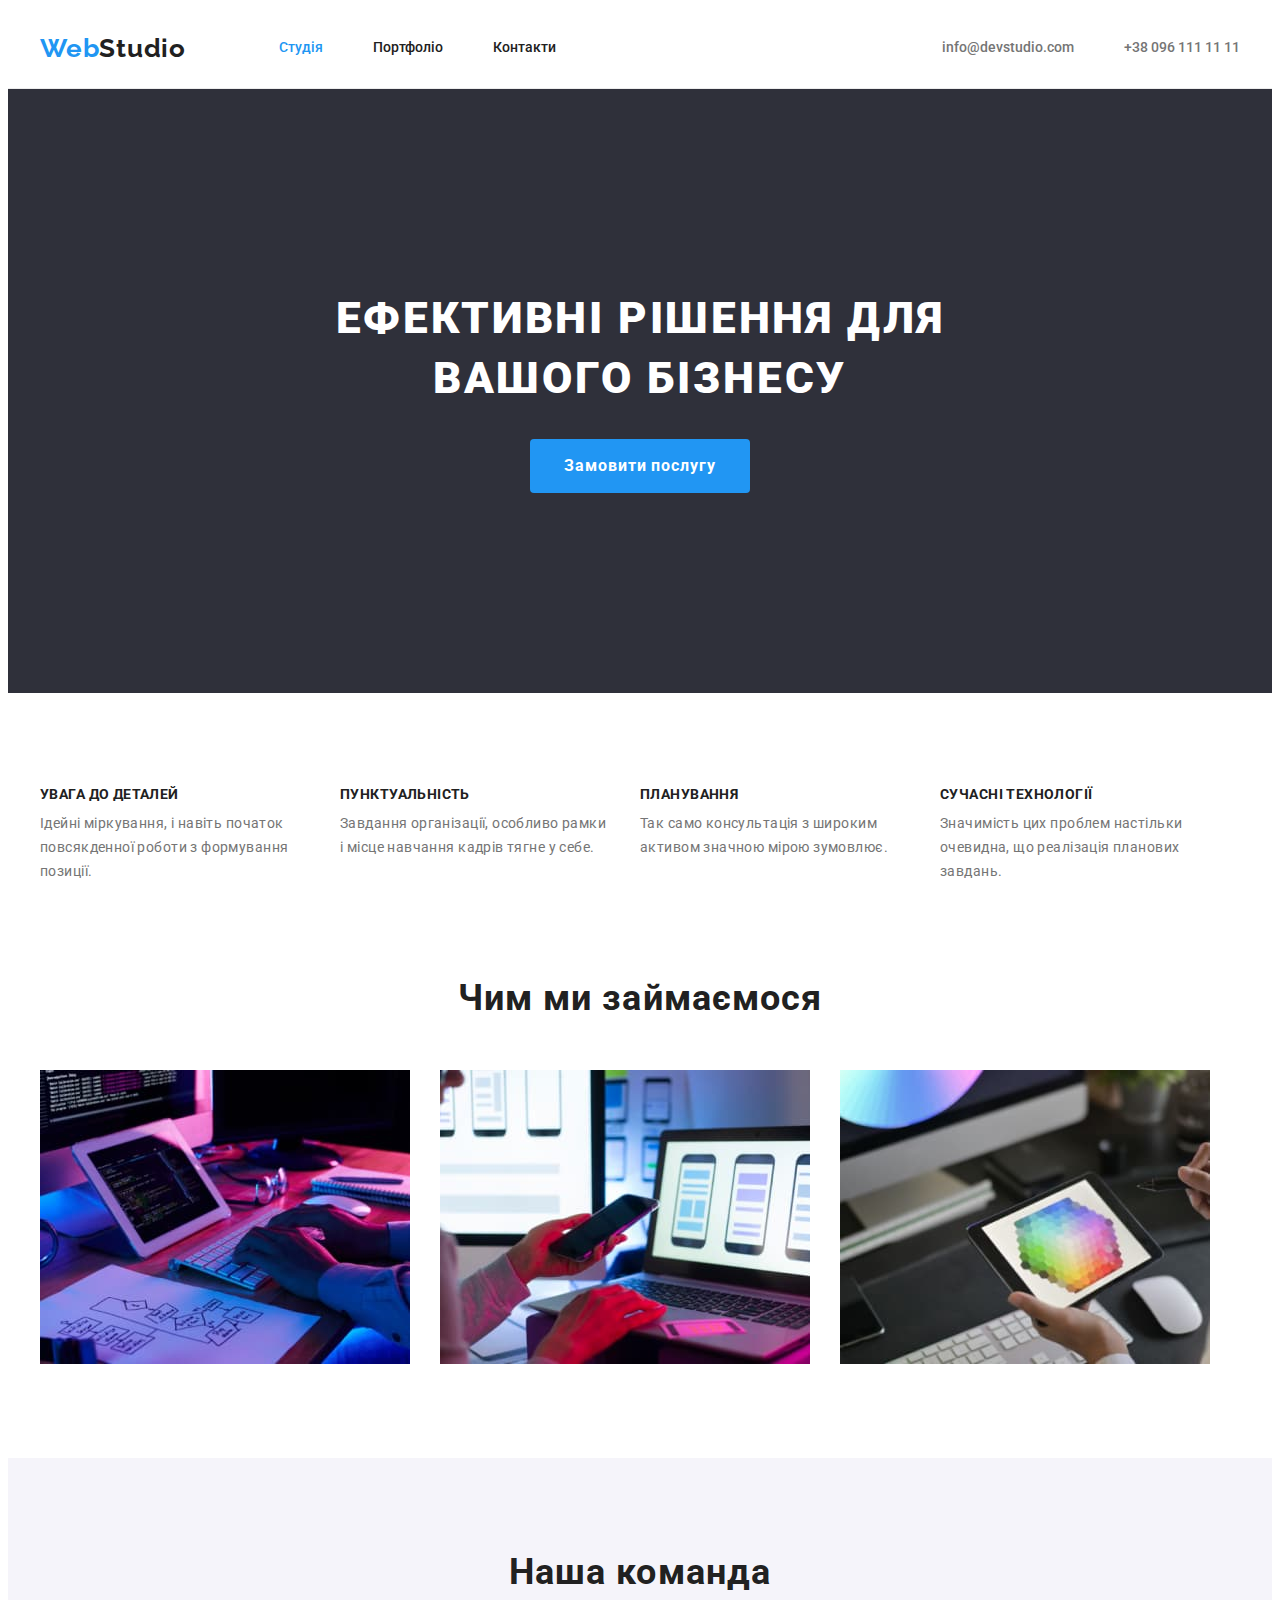
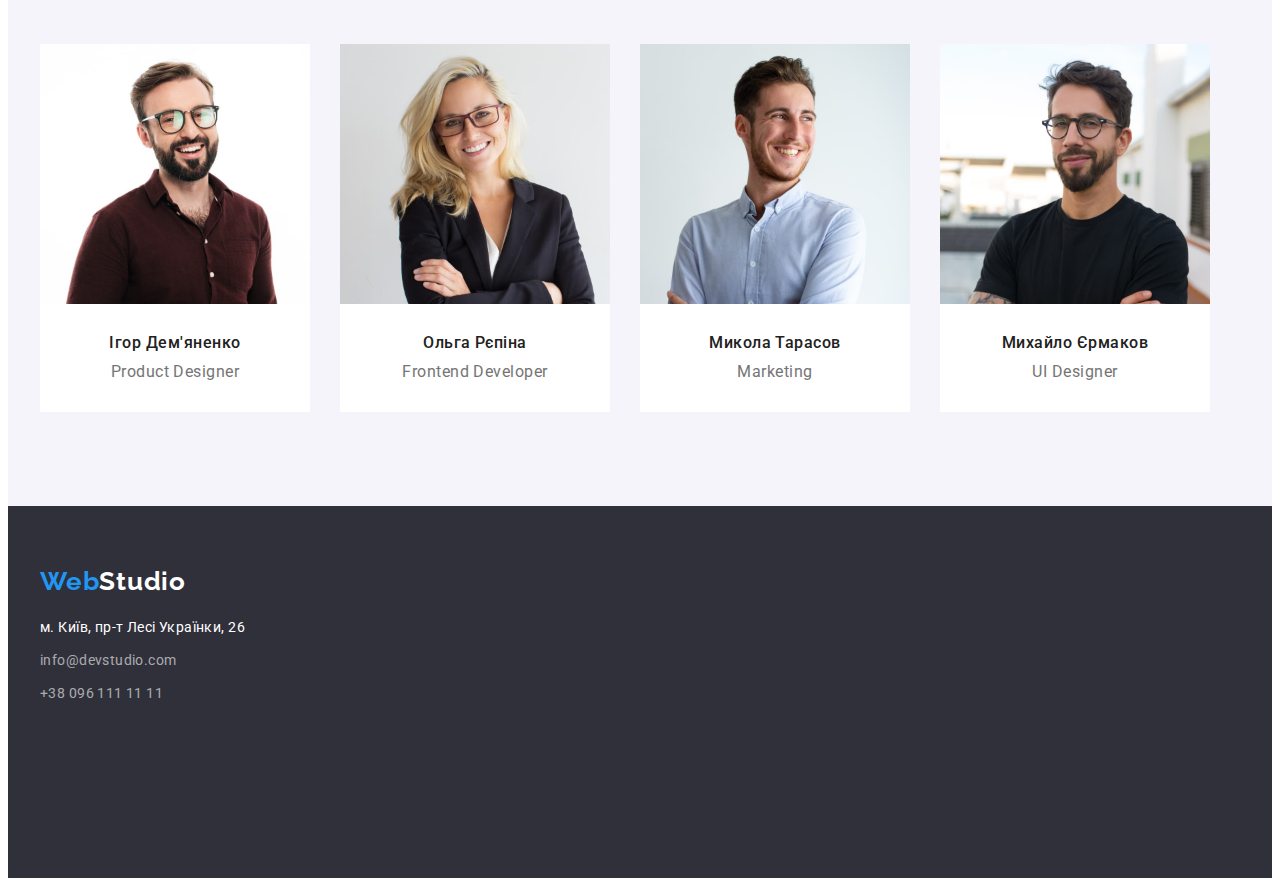
==== index.html @ d462f6be "add files" ====
<!DOCTYPE html>
<html lang="uk">
  <head>
    <meta charset="UTF-8" />
    <meta http-equiv="X-UA-Compatible" content="IE=edge" />
    <meta name="viewport" content="width=device-width, initial-scale=1.0" />
    <title>Студія</title>
    <link rel="preconnect" href="https://fonts.googleapis.com" />
    <link rel="preconnect" href="https://fonts.gstatic.com" crossorigin />
    <link
      href="https://fonts.googleapis.com/css2?family=Raleway:wght@700&family=Roboto:wght@400;500;700;900&display=swap"
      rel="stylesheet"
    />
    <link
      rel="stylesheet"
      href="https://cdnjs.cloudflare.com/ajax/libs/modern-normalize/1.1.0/modern-normalize.min.css"
      integrity="sha512-wpPYUAdjBVSE4KJnH1VR1HeZfpl1ub8YT/NKx4PuQ5NmX2tKuGu6U/JRp5y+Y8XG2tV+wKQpNHVUX03MfMFn9Q=="
      crossorigin="anonymous"
      referrerpolicy="no-referrer"
    />
    <link rel="stylesheet" href="./css/styles.css" />
  </head>
  <body>
    <header class="header">
      <div class="container main-nav">
        <nav class="header-navigation main-nav">
          <a class="header-logo" href="./index.html"
            ><span class="part-logo">Web</span>Studio</a
          >
          <ul class="nav-list list">
            <li class="nav-item">
              <a href="./index.html" class="nav-link current">Студія</a>
            </li>
            <li class="nav-item">
              <a href="./portfolio.html" class="nav-link">Портфоліо</a>
            </li>
            <li class="nav-item"><a href="#" class="nav-link">Контакти</a></li>
          </ul>
        </nav>
        <!--contacts header-->
        <ul class="header-list list">
          <li class="header-item">
            <a class="header-link" href="mailto:info@devstudio.com"
              >info@devstudio.com</a
            >
          </li>
          <li class="header-item">
            <a class="header-link" href="tel:+380961111111"
              >+38 096 111 11 11</a
            >
          </li>
        </ul>
      </div>
    </header>
    <main>
      <!--section caption-->
      <section class="hero">
        <div class="container">
          <h1 class="hero-title title">Ефективні рішення для вашого бізнесу</h1>
          <button type="button" class="hero-btn">Замовити послугу</button>
        </div>
      </section>
      <!--section our features-->
      <section class="features">
        <div class="container">
          <h2 class="visually-hidden title">Наші особливості</h2>
          <ul class="features-list list">
            <li class="features-item">
              <h3 class="features-subtitle title">Увага до деталей</h3>
              <p class="features-text text">
                Ідейні міркування, і навіть початок повсякденної роботи з
                формування позиції.
              </p>
            </li>
            <li class="features-item">
              <h3 class="features-subtitle title">Пунктуальність</h3>
              <p class="features-text text">
                Завдання організації, особливо рамки і місце навчання кадрів
                тягне у себе.
              </p>
            </li>
            <li class="features-item">
              <h3 class="features-subtitle title">Планування</h3>
              <p class="features-text text">
                Так само консультація з широким активом значною мірою зумовлює.
              </p>
            </li>
            <li class="features-item">
              <h3 class="features-subtitle title">Сучасні технології</h3>
              <p class="features-text text">
                Значимість цих проблем настільки очевидна, що реалізація
                планових завдань.
              </p>
            </li>
          </ul>
        </div>
      </section>
      <!--section our activities-->
      <section class="activities">
        <div class="container">
          <h2 class="activities-title title">Чим ми займаємося</h2>
          <ul class="activities-list list">
            <li class="activities-item">
              <img
                src="./image/programer.jpg"
                alt="Програміст набирає код"
                width="370"
              />
            </li>
            <li class="activities-item">
              <img
                src="./image/designer.jpg"
                alt="Дизайнер працює за ноутбуком"
                width="370"
              />
            </li>
            <li class="activities-item">
              <img
                src="./image/artist.jpg"
                alt="Креативний художник обирає колір"
                width="370"
              />
            </li>
          </ul>
        </div>
      </section>
      <!--section our team-->
      <section class="team">
        <div class="container">
          <h2 class="team-title title">Наша команда</h2>
          <ul class="team-list list">
            <li class="team-item">
              <img
                src="./image/igor.jpg"
                alt="Чоловік у сорочці та окулярах"
                width="270"
              />
              <div class="name-wrap">
                <h3 class="team-name title">Ігор Дем'яненко</h3>
                <p class="team-position text">Product Designer</p>
              </div>
            </li>
            <li class="team-item">
              <img src="./image/olga.jpg" alt="Жінка в окулярах" width="270" />
              <div class="name-wrap">
                <h3 class="team-name title">Ольга Рєпіна</h3>
                <p class="team-position text">Frontend Developer</p>
              </div>
            </li>
            <li class="team-item">
              <img
                src="./image/nick.jpg"
                alt="Чоловік у світлій сорочці"
                width="270"
              />
              <div class="name-wrap">
                <h3 class="team-name title">Микола Тарасов</h3>
                <p class="team-position text">Marketing</p>
              </div>
            </li>
            <li class="team-item">
              <img
                src="./image/michael.jpg"
                alt="Чоловік у футболці та окулярах"
                width="270"
              />
              <div class="name-wrap">
                <h3 class="team-name title">Михайло Єрмаков</h3>
                <p class="team-position text">UI Designer</p>
              </div>
            </li>
          </ul>
        </div>
      </section>
    </main>
    <!--contacts footer-->
    <footer class="footer">
      <div class="container">
        <a class="footer-logo" href="./index.html"
          ><span class="footer-part-logo">Web</span>Studio</a
        >
        <address class="footer-address">
          <ul class="footer-list list">
            <li class="footer-item">
              <a
                class="address-name"
                href="https://goo.gl/maps/CPtrU1FHBa2aNyZL9"
                target="_blank"
                rel="noopener noreferrer nofollow"
                >м. Київ, пр-т Лесі Українки, 26</a
              >
            </li>
            <li class="footer-item">
              <a class="footer-link" href="mailto:info@devstudio.com"
                >info@devstudio.com</a
              >
            </li>
            <li class="footer-item">
              <a class="footer-link" href="tel:+380961111111"
                >+38 096 111 11 11</a
              >
            </li>
          </ul>
        </address>
      </div>
    </footer>
  </body>
</html>
---- css/styles.css ----
/*html {
  box-sizing: border-box;
}

*,
*::before,
*::after {
  box-sizing: inherit;
}*/

:root {
  --primary-text-color: #212121;
  --secondary-text-color: #757575;
  --transparent-text-color: rgba(255, 255, 255, 0.6);

  --white-color: #ffffff;
  --blue-color: #2196f3;

  --secondary-background-color: #2f303a;
  --section-background-color: #f5f4fa;
  --accent-btn-background-color: #188ce8;

  --border-header-color: #ececec;
  --border-carts-color: #eeeeee;

  --card-set-gap: 30px;
}

/*------------BODY------------*/
body {
  font-family: "Roboto", sans-serif;
  color: var(--primary-text-color);
  background-color: var(--white-color);
}

img {
  display: block;
  max-width: 100%;
  height: auto;
}

p,
h1,
h2,
h3,
h4,
h5,
h6 {
  margin: 0;
}

ul,
ol {
  margin: 0;
  padding-left: 0;
}

/*-----------Utilities-----------*/

.list {
  list-style-type: none;
}

.container {
  width: 1200px;
  margin-left: auto;
  margin-right: auto;
  padding-left: 15px;
  padding-right: 15px;
  /*background-color: rgb(127, 214, 210);*/

  
}

/*------------HEADER------------*/
.header {
  border-bottom: 1px solid var(--border-header-color);
}

.nav-list .nav-link.current {
  color: var(--blue-color);
}

.main-nav {
  display: flex;
  align-items: center;
}

.header-logo {
  margin-right: 93px;

  font-family: "Raleway", sans-serif;
  font-weight: 700;
  font-size: 26px;
  line-height: 1.19;
  text-decoration: none;
  letter-spacing: 0.03em;
  color: var(--primary-text-color);
}

.part-logo {
  color: var(--blue-color);
}

.nav-list {
  display: flex;
}

.nav-item + .nav-item {
  margin-left: 50px;
}

.nav-link:hover,
.nav-link:focus {
  color: var(--blue-color);
}

.nav-link {
  display: block;
  padding-top: 32px;
  padding-bottom: 32px;

  text-decoration: none;
  font-weight: 500;
  font-size: 14px;
  line-height: 1.14;
  color: var(--primary-text-color);
}

.header-list {
  margin-left: auto;
  display: flex;
}

.header-item + .header-item {
  margin-left: 50px;
}

.header-item {
  list-style-type: none;
}

.header-link {
  display: block;
  padding-top: 32px;
  padding-bottom: 32px;

  text-decoration: none;
  font-weight: 500;
  font-size: 14px;
  line-height: 1.14;
  color: var(--secondary-text-color);
}

.header-link:hover,
.header-link:focus {
  color: var(--blue-color);
}

/*------------FOOTER-----------*/
.footer {
  background-color: var(--secondary-background-color);
  height: 252px;
  padding-top: 60px;
  padding-bottom: 60px;
}

.footer-logo {
  font-family: "Raleway", sans-serif;
  font-weight: 700;
  font-size: 26px;
  line-height: 1.19;
  text-decoration: none;
  letter-spacing: 0.03em;
  color: var(--white-color);
}

.footer-part-logo {
  color: var(--blue-color);
}

.footer-address {
  margin-top: 20px;
}

.address-name:hover,
.address-name:focus {
  color: var(--blue-color);
}

.address-name {
  text-decoration: none;
  font-style: normal;
  font-size: 14px;
  line-height: 1.71;
  letter-spacing: 0.03em;
  color: var(--white-color);
}

.footer-item + .footer-item {
  margin-top: 9px;
}

.footer-item {
  text-decoration: none;
}

.footer-link {
  text-decoration: none;
  font-style: normal;
  font-size: 14px;
  line-height: 1.71;
  letter-spacing: 0.03em;
  color: var(--transparent-text-color);
}

.footer-link:hover,
.footer-link:focus {
  color: var(--blue-color);
}

/*------------------------------------СТУДІЯ-----------------------------------*/

/*------------HERO------------*/
.hero {
  background-color: var(--secondary-background-color);
  padding-top: 200px;
  padding-bottom: 200px;
  text-align: center;
}

.hero-title {
  flex-wrap: wrap;
  margin-right: auto;
  margin-left: auto;
  margin-bottom: 30px;

  max-width: 696px;
  font-weight: 900;
  font-size: 44px;
  line-height: 1.36;
  text-align: center;
  letter-spacing: 0.06em;
  text-transform: uppercase;
  color: var(--white-color);
}

.hero-btn:hover,
.hero-btn:focus {
  background-color: var(--accent-btn-background-color);
  cursor: pointer;
  border-color: transparent;
}

.hero-btn {
padding: 10px 32px;

  border-radius: 4px;
  border-color: transparent;
  font-family: inherit;
  font-weight: 700;
  font-size: 16px;
  line-height: 1.87;
  letter-spacing: 0.06em;
  color: var(--white-color);
  background-color: var(--blue-color);
}

/*------------------ПРИХОВАНИЙ ЗАГОЛОВОК------------*/
.visually-hidden {
  position: absolute;
  white-space: nowrap;
  width: 1px;
  height: 1px;
  overflow: hidden;
  border: 0;
  padding: 0;
  clip: rect(0 0 0 0);
  clip-path: inset(50%);
  margin: -1px;
}

/*------------OUR FEATURES------------*/
.features {
  padding-top: 94px;
  padding-bottom: 94px;
}

.features-list {
  display: flex;
  flex-wrap: wrap;
}

.features-item + .features-item {
  margin-left: 30px;
}

.features-item {
  list-style-type: none;
  width: 270px;
}

.features-subtitle {
  margin-bottom: 10px;

  font-size: 14px;
  line-height: 1.14;
  letter-spacing: 0.03em;
  text-transform: uppercase;
}

.features-text {
  font-size: 14px;
  line-height: 1.71;
  letter-spacing: 0.03em;
  color: var(--secondary-text-color);
}

/*------------OUR ACTIVITIES-----------*/
.activities {
  padding-bottom: 94px;
}

.activities-list {
  display: flex;
}

.activities-item + .activities-item {
  margin-left: 30px;
}

.activities-title {
  margin-bottom: 50px;

  font-size: 36px;
  line-height: 1.16;
  text-align: center;
  letter-spacing: 0.03em;
}

.activities-item {
  list-style-type: none;
}

/*------------OUR TEAM-----------*/
.team {
  background-color: var(--section-background-color);
  padding-top: 94px;
  padding-bottom: 94px;
}

.team-list {
  display: flex;
}

.team-item + .team-item {
  margin-left: 30px;
}

.team-title {
  margin-bottom: 50px;

  font-size: 36px;
  line-height: 1.16;
  text-align: center;
  letter-spacing: 0.03em;
}

.team-item {
  list-style-type: none;
  background-color: var(--white-color);
}

.name-wrap {
  padding: 30px;
}

.team-name {
  margin-bottom: 10px;

  font-weight: 500;
  font-size: 16px;
  line-height: 1.18;
  text-align: center;
  letter-spacing: 0.03em;
}

.team-position {
  font-size: 16px;
  line-height: 1.18;
  color: var(--secondary-text-color);
  text-align: center;
  letter-spacing: 0.03em;
}

/*----------------------------------ПОРТФОЛІО--------------------------------*/

/*----------section main-------------*/
.section {
  padding-top: 94px;
  padding-bottom: 94px;
}

.list-btn {
  display: flex;
  align-items: center;
  justify-content: center;
  margin-right: auto;
  margin-left: auto;
  margin-bottom: 50px;

  list-style-type: none;
}

.item-btn + .item-btn {
  margin-left: 8px;
}

.btn-filter:hover,
.btn-filter:focus {
  background-color: var(--blue-color);
  color: var(--white-color);
  cursor: pointer;
  border-color: transparent;
}

.list-btn .btn-filter.current {
  background-color: var(--blue-color);
}

.btn-filter {
  border-radius: 4px;
  border-color: transparent;
  padding: 6px 22px;

  font-family: inherit;
  font-weight: 500;
  font-size: 16px;
  line-height: 1.62;
  text-align: center;
  letter-spacing: 0.03em;
  background-color: var(--section-background-color);
}

.list-projects {
  display: flex;
  flex-wrap: wrap;
  list-style-type: none;

  margin-left: calc(-1 * var(--card-set-gap));
  margin-top: calc(-1 * var(--card-set-gap));
}

.item-projects {
  flex-basis: calc(100% / 3 - var(--card-set-gap));

  margin-left: var(--card-set-gap);
  margin-top: var(--card-set-gap);
}

.link-projects {
  text-decoration: none;
}

.cart-content {
  padding: 20px 24px;  
  border-left: 1px solid var(--border-carts-color);
  border-right: 1px solid var(--border-carts-color);
  border-bottom: 1px solid var(--border-carts-color);
}

.subtitle-projects {
  margin-bottom: 4px;
  font-size: 18px;
  line-height: 2;
  letter-spacing: 0.06em;
  color: var(--primary-text-color);
}

.text-projects {
  font-size: 16px;
  line-height: 1.88;
  letter-spacing: 0.03em;
  color: var(--secondary-text-color);
}
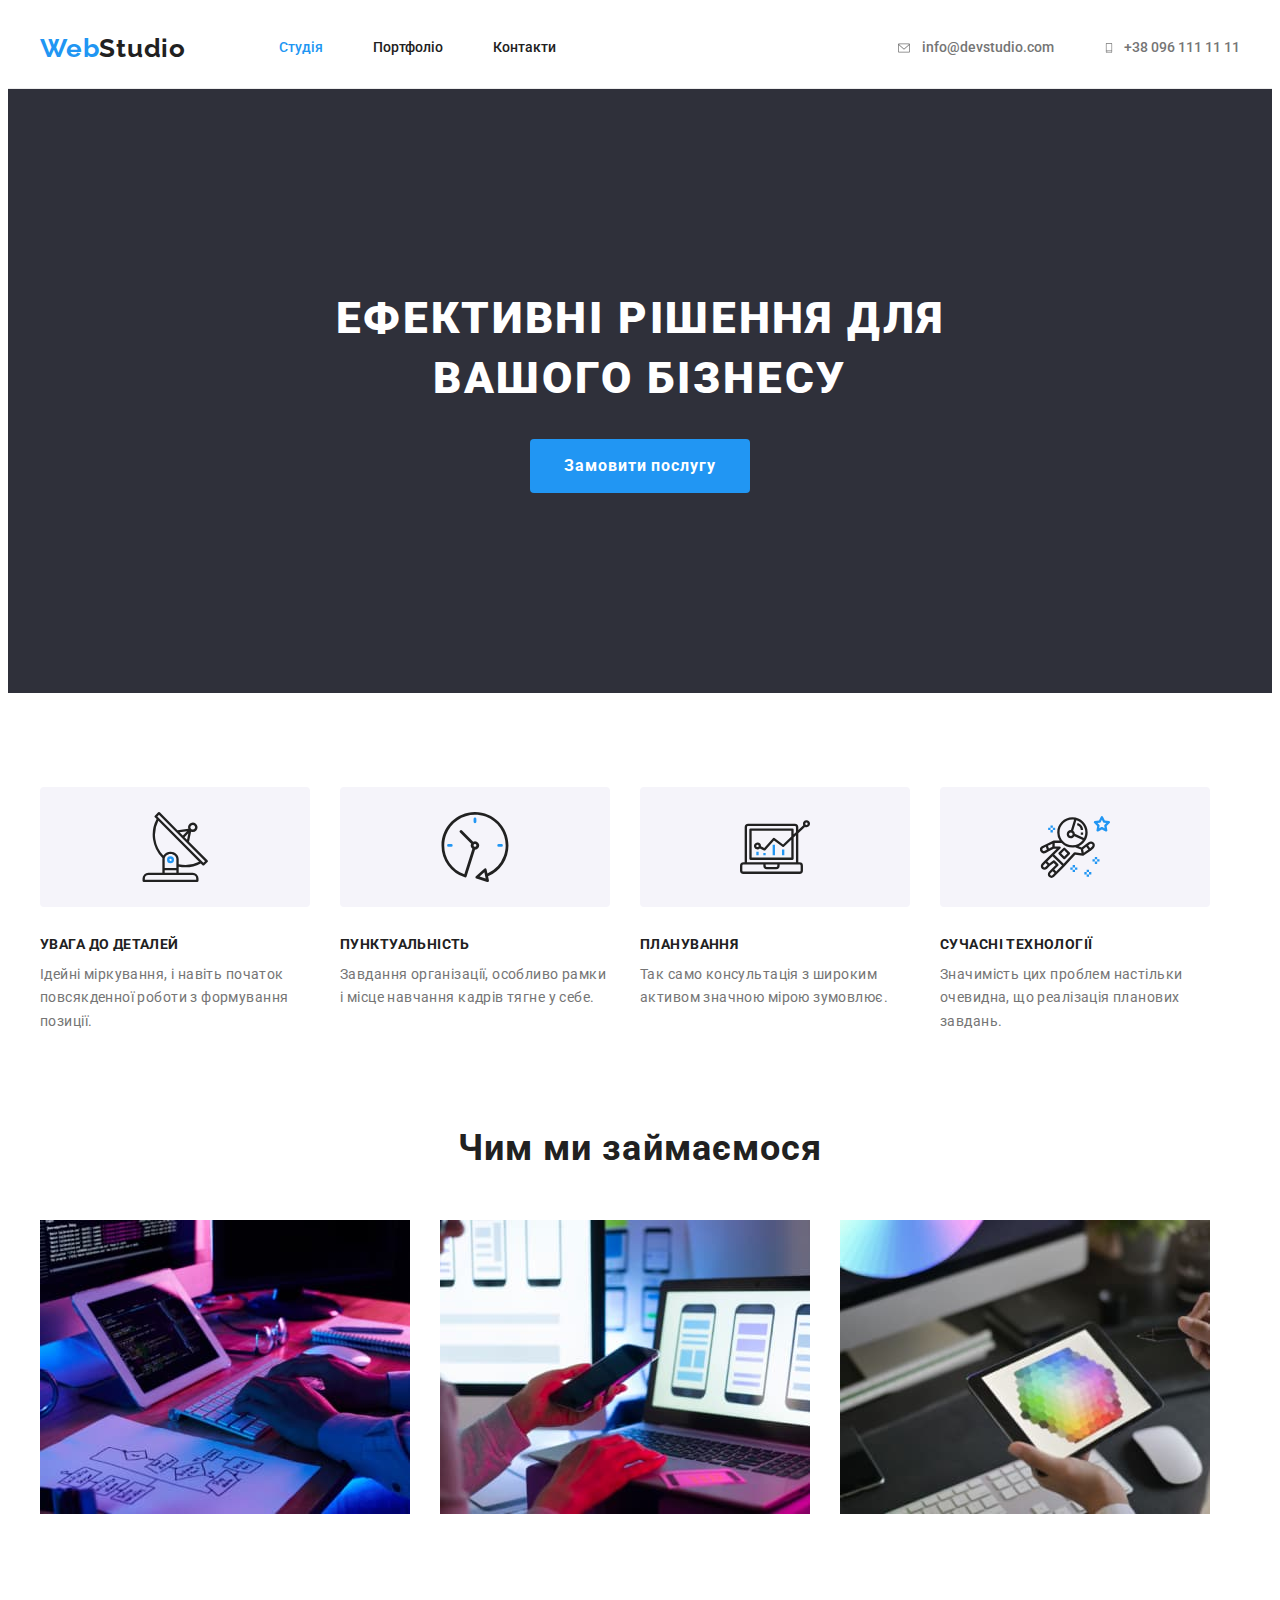
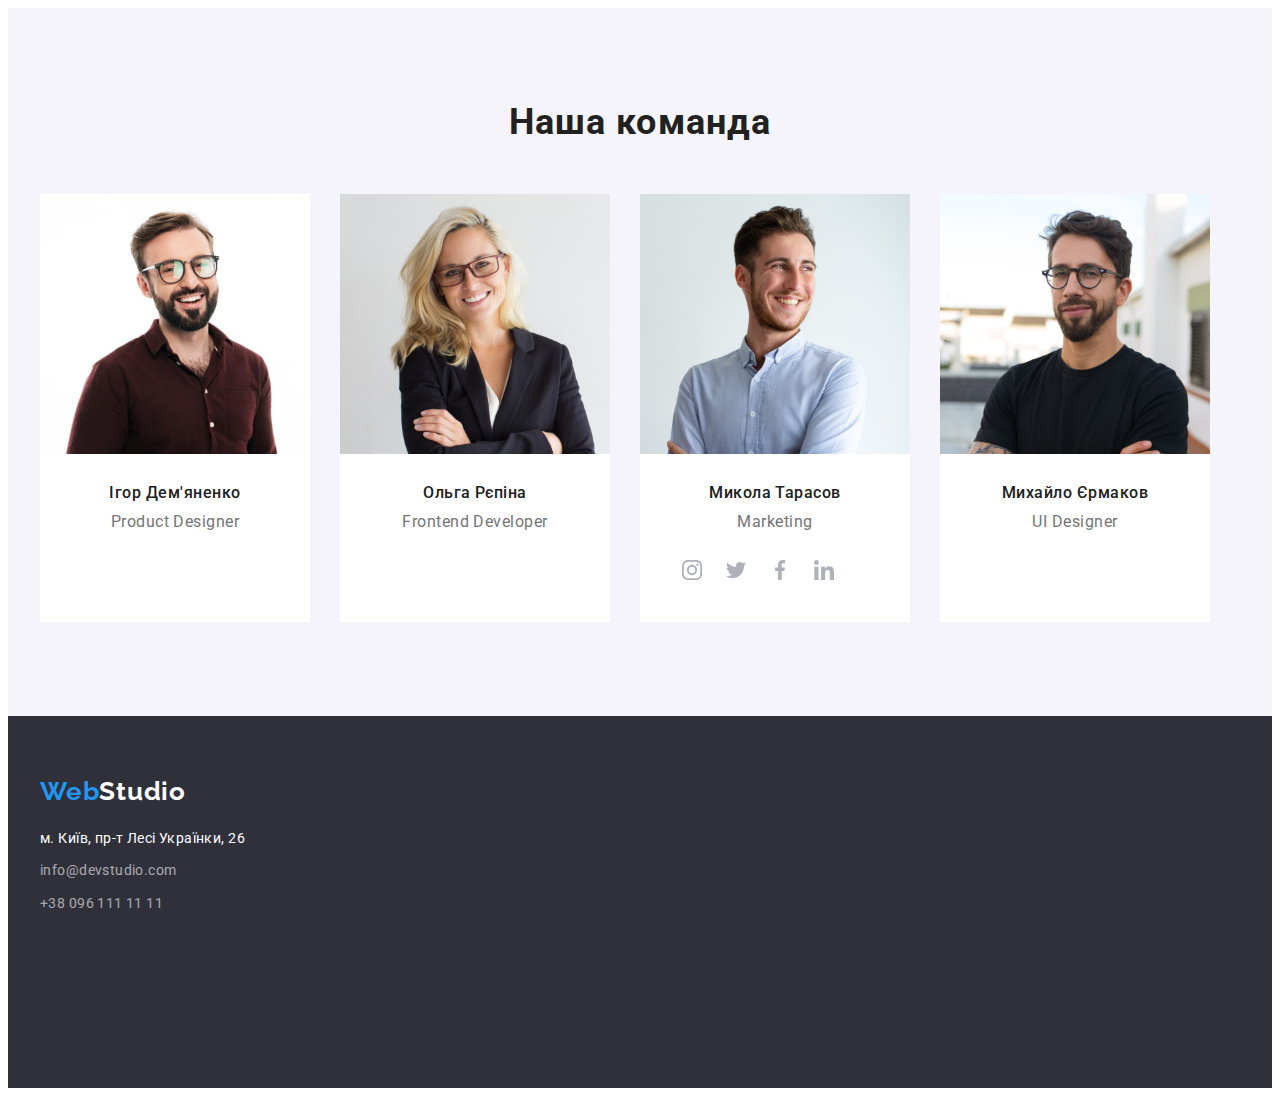
==== commit 5ab4d66b: "add svg" ====
--- a/index.html
+++ b/index.html
@@ -40,14 +40,18 @@
         <!--contacts header-->
         <ul class="header-list list">
           <li class="header-item">
-            <a class="header-link" href="mailto:info@devstudio.com"
-              >info@devstudio.com</a
-            >
+            <a class="header-link" href="mailto:info@devstudio.com">
+              <svg class="icon-mail" width="16px" height="12px">
+                <use href="./image/symbol-defs.svg#icon-envelope"></use>
+              </svg>
+              info@devstudio.com</a>
           </li>
-          <li class="header-item">
-            <a class="header-link" href="tel:+380961111111"
-              >+38 096 111 11 11</a
-            >
+          <li class="header-item"> 
+            <a class="header-link" href="tel:+380961111111">
+              <svg class="icon-smartphone" width="10px" height="16px">
+                <use href="./image/symbol-defs.svg#icon-smartphone"></use>
+              </svg>
+              +38 096 111 11 11</a>
           </li>
         </ul>
       </div>
@@ -66,6 +70,11 @@
           <h2 class="visually-hidden title">Наші особливості</h2>
           <ul class="features-list list">
             <li class="features-item">
+              <div class="bgr-icon">
+                <svg class="icon-features" width="70px" height="70px">
+                  <use href="./image/symbol-defs.svg#icon-Antenna"></use>
+                </svg>
+              </div>
               <h3 class="features-subtitle title">Увага до деталей</h3>
               <p class="features-text text">
                 Ідейні міркування, і навіть початок повсякденної роботи з
@@ -73,6 +82,11 @@
               </p>
             </li>
             <li class="features-item">
+              <div class="bgr-icon">
+                <svg class="icon-features" width="70px" height="70px">
+                  <use href="./image/symbol-defs.svg#icon-clock"></use>
+                </svg>
+              </div>
               <h3 class="features-subtitle title">Пунктуальність</h3>
               <p class="features-text text">
                 Завдання організації, особливо рамки і місце навчання кадрів
@@ -80,12 +94,22 @@
               </p>
             </li>
             <li class="features-item">
+              <div class="bgr-icon">
+                <svg class="icon-features" width="70px" height="70px">
+                  <use href="./image/symbol-defs.svg#icon-diagram"></use>
+                </svg>
+              </div>
               <h3 class="features-subtitle title">Планування</h3>
               <p class="features-text text">
                 Так само консультація з широким активом значною мірою зумовлює.
               </p>
             </li>
             <li class="features-item">
+              <div class="bgr-icon">
+                <svg class="icon-features" width="70px" height="70px">
+                  <use href="./image/symbol-defs.svg#icon-astronaut"></use>
+                </svg>
+              </div>
               <h3 class="features-subtitle title">Сучасні технології</h3>
               <p class="features-text text">
                 Значимість цих проблем настільки очевидна, що реалізація
@@ -156,6 +180,36 @@
               <div class="name-wrap">
                 <h3 class="team-name title">Микола Тарасов</h3>
                 <p class="team-position text">Marketing</p>
+                <ul class="icon-list list">
+                  <li class="icon-item item">
+                    <a class="icon-link link" href="#">
+                      <svg class="icon-team" width="20px" hight="20px">
+                        <use href="./image/symbol-defs.svg#icon-instagram"></use>
+                      </svg>
+                    </a>
+                  </li>
+                  <li class="icon-item item">
+                    <a class="icon-link link" href="#">
+                      <svg class="icon-team" width="20px" hight="20px">
+                        <use href="./image/symbol-defs.svg#icon-twitter"></use>
+                      </svg>
+                    </a>
+                  </li>
+                  <li class="icon-item item">
+                    <a class="icon-link link" href="#">
+                      <svg class="icon-team" width="20px" hight="20px">
+                        <use href="./image/symbol-defs.svg#icon-facebook"></use>
+                      </svg>
+                    </a>
+                  </li>
+                  <li class="icon-item item">
+                    <a class="icon-link link" href="#">
+                      <svg class="icon-team" width="20px" hight="20px">
+                        <use href="./image/symbol-defs.svg#icon-linkedin"></use>
+                      </svg>
+                    </a>
+                  </li>
+                </ul>
               </div>
             </li>
             <li class="team-item">
--- a/css/styles.css
+++ b/css/styles.css
@@ -22,6 +22,8 @@
 
   --border-header-color: #ececec;
   --border-carts-color: #eeeeee;
+
+  --icon-color: #AFB1B8;
 
   --card-set-gap: 30px;
 }
@@ -130,6 +132,7 @@
 .header-list {
   margin-left: auto;
   display: flex;
+  align-items: center;
 }
 
 .header-item + .header-item {
@@ -141,15 +144,34 @@
 }
 
 .header-link {
-  display: block;
+  display: flex;
+  align-items: center;
   padding-top: 32px;
   padding-bottom: 32px;
+  gap: 10px;
 
   text-decoration: none;
   font-weight: 500;
   font-size: 14px;
   line-height: 1.14;
   color: var(--secondary-text-color);
+  background-size: contain;
+}
+
+
+.icon-mail {
+  fill: currentColor;
+}
+
+.icon-smartphone {
+  fill: currentColor;
+}
+
+.icon-mail:hover,
+.icon-mail:focus,
+.icon-smartphone:hover,
+.icon-smartphone:focus {
+  fill: var(--blue-color);
 }
 
 .header-link:hover,
@@ -233,7 +255,7 @@
   flex-wrap: wrap;
   margin-right: auto;
   margin-left: auto;
-  margin-bottom: 30px;
+  margin-bottom: var(--card-set-gap);
 
   max-width: 696px;
   font-weight: 900;
@@ -292,13 +314,25 @@
 }
 
 .features-item + .features-item {
-  margin-left: 30px;
+  margin-left: var(--card-set-gap);
 }
 
 .features-item {
   list-style-type: none;
   width: 270px;
 }
+
+.bgr-icon {
+  display: flex;
+  align-items: center;
+  justify-content: center;
+  
+  margin-bottom: var(--card-set-gap);
+  height: 120px;
+  background: var(--section-background-color);
+  border-radius: 4px;
+}
+
 
 .features-subtitle {
   margin-bottom: 10px;
@@ -326,7 +360,7 @@
 }
 
 .activities-item + .activities-item {
-  margin-left: 30px;
+  margin-left: var(--card-set-gap);
 }
 
 .activities-title {
@@ -354,7 +388,7 @@
 }
 
 .team-item + .team-item {
-  margin-left: 30px;
+  margin-left: var(--card-set-gap);
 }
 
 .team-title {
@@ -372,7 +406,7 @@
 }
 
 .name-wrap {
-  padding: 30px;
+  padding: var(--card-set-gap);
 }
 
 .team-name {
@@ -391,8 +425,38 @@
   color: var(--secondary-text-color);
   text-align: center;
   letter-spacing: 0.03em;
-}
-
+  margin-bottom: 16px;
+}
+
+.icon-list {
+display: flex;
+}
+
+.icon-list + .icon-list {
+  gap: 10px;
+}
+
+.icon-item {
+  display: flex;
+  width: 44px;
+  height: 44px;
+
+}
+
+.icon-link {
+  display: flex;
+  align-items: center;
+  justify-content: center;
+
+  margin-bottom: var(--card-set-gap);
+  width: 44px;
+  height: 44px;
+
+}
+
+.icon-team {
+  fill: var(--icon-color);
+}
 /*----------------------------------ПОРТФОЛІО--------------------------------*/
 
 /*----------section main-------------*/
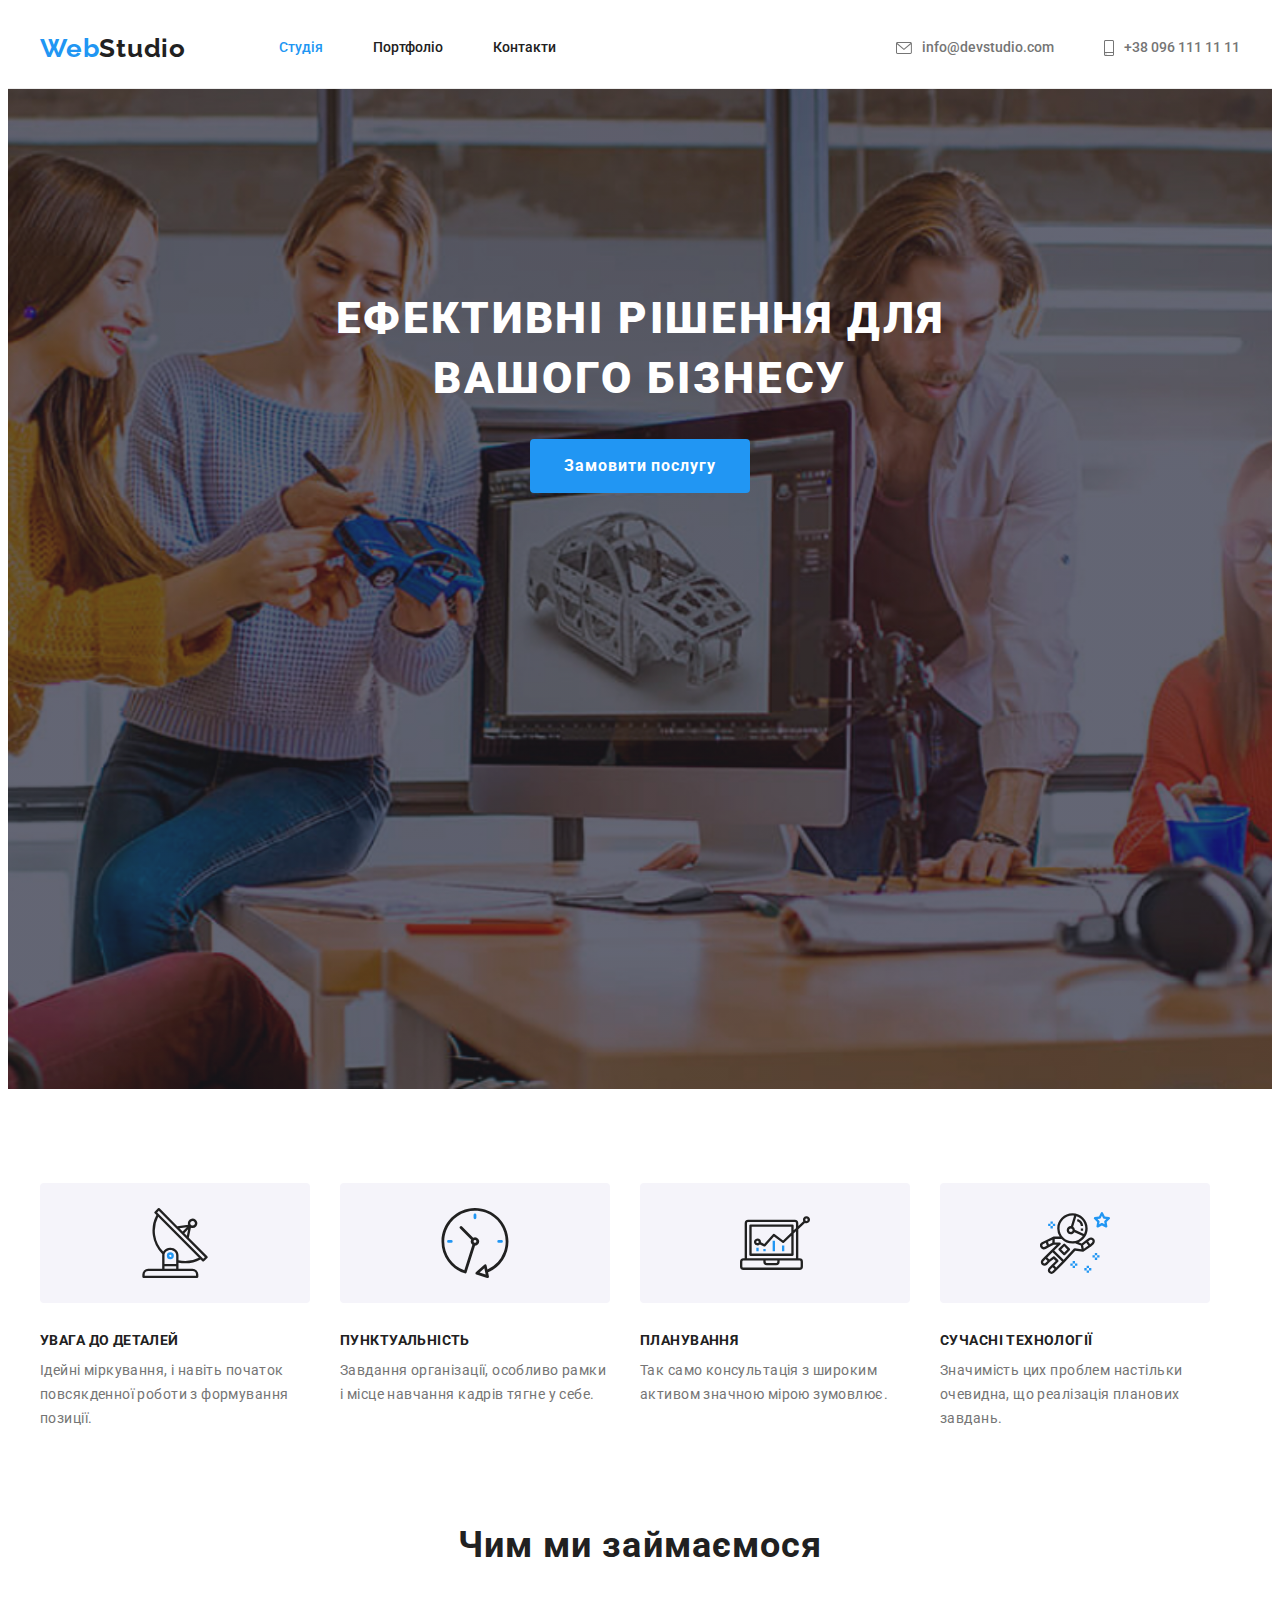
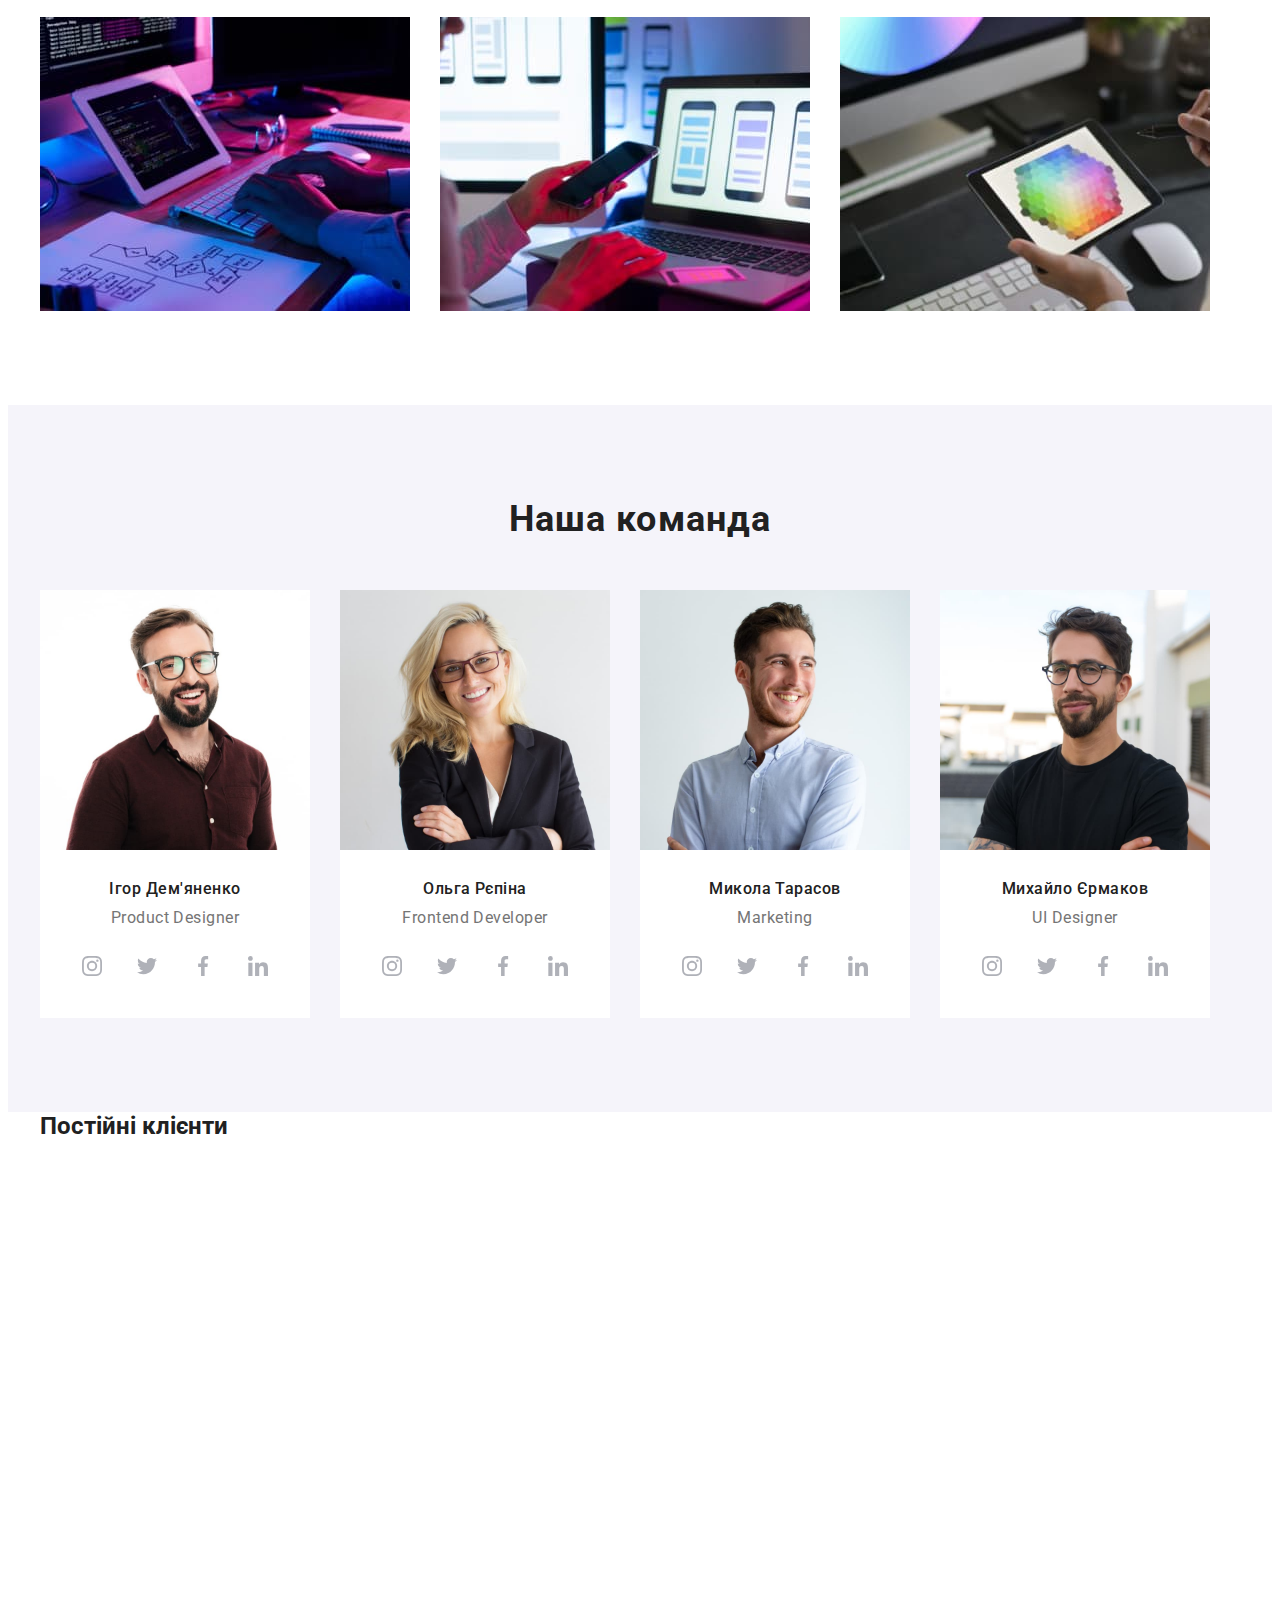
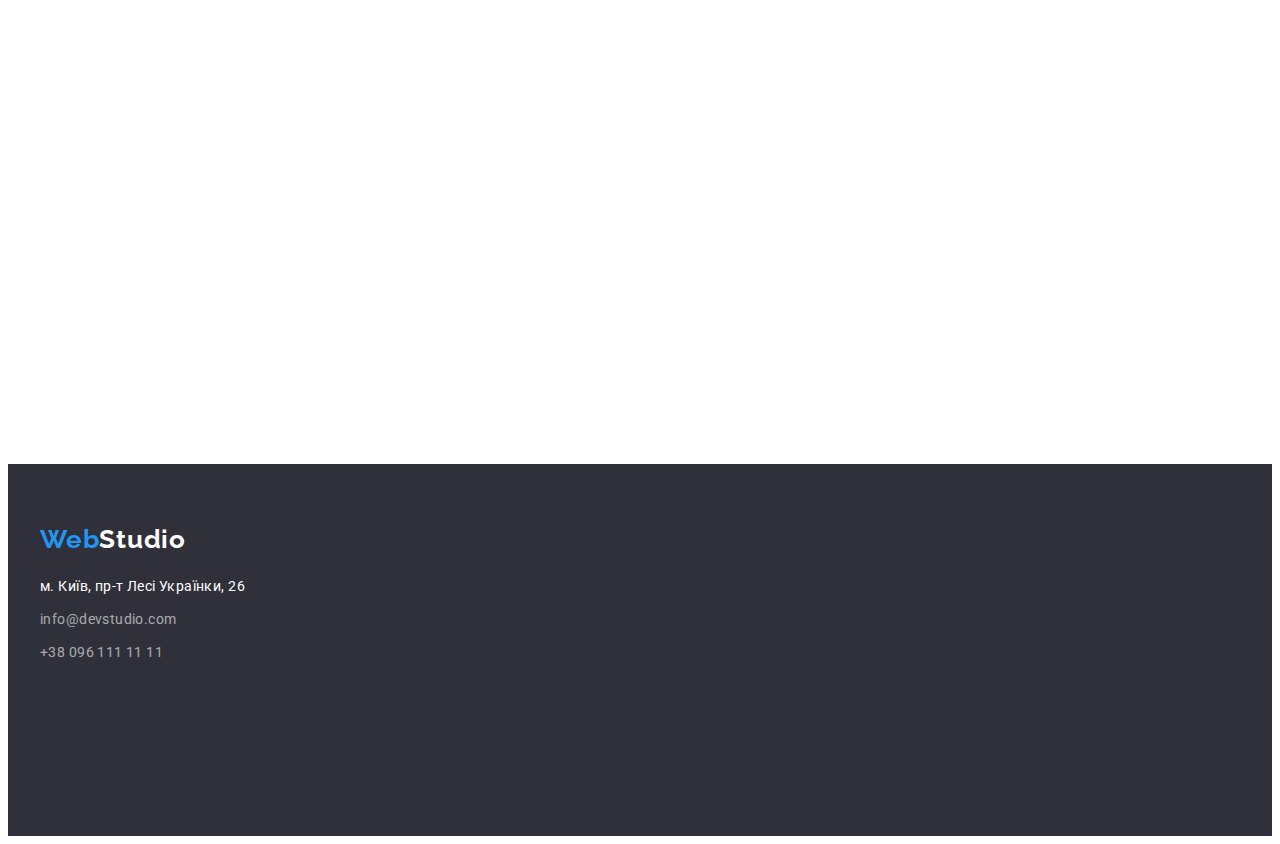
==== commit 2a7aa403: "add section customers" ====
--- a/index.html
+++ b/index.html
@@ -42,7 +42,7 @@
           <li class="header-item">
             <a class="header-link" href="mailto:info@devstudio.com">
               <svg class="icon-mail" width="16px" height="12px">
-                <use href="./image/symbol-defs.svg#icon-envelope"></use>
+                <use href="./image/symbol-defs.svg#icon-envelope-hover"></use>
               </svg>
               info@devstudio.com</a>
           </li>
@@ -72,7 +72,7 @@
             <li class="features-item">
               <div class="bgr-icon">
                 <svg class="icon-features" width="70px" height="70px">
-                  <use href="./image/symbol-defs.svg#icon-Antenna"></use>
+                  <use href="./image/symbol-defs.svg#icon-antenna"></use>
                 </svg>
               </div>
               <h3 class="features-subtitle title">Увага до деталей</h3>
@@ -162,6 +162,40 @@
               <div class="name-wrap">
                 <h3 class="team-name title">Ігор Дем'яненко</h3>
                 <p class="team-position text">Product Designer</p>
+                <ul class="icon-list list">
+                  <li class="icon-item item">
+                    <a class="icon-link link" href="https://www.instagram.com/" target="_blank"
+                rel="noopener noreferrer nofollow">
+                      <svg class="icon-social-team">
+                        <use href="./image/symbol-defs.svg#icon-instagram"></use>
+                      </svg>
+                    </a>
+                  </li>
+                  <li class="icon-item item">
+                    <a class="icon-link link" href="https://twitter.com" target="_blank"
+                rel="noopener noreferrer nofollow">
+                      <svg class="icon-social-team">
+                        <use href="./image/symbol-defs.svg#icon-twitter"></use>
+                      </svg>
+                    </a>
+                  </li>
+                  <li class="icon-item item">
+                    <a class="icon-link link" href="https://facebook.com" target="_blank"
+                rel="noopener noreferrer nofollow">
+                      <svg class="icon-social-team">
+                        <use href="./image/symbol-defs.svg#icon-facebook"></use>
+                      </svg>
+                    </a>
+                  </li>
+                  <li class="icon-item item">
+                    <a class="icon-link link" href="https://www.linkedin.com/" target="_blank"
+                rel="noopener noreferrer nofollow">
+                      <svg class="icon-social-team">
+                        <use href="./image/symbol-defs.svg#icon-linkedin"></use>
+                      </svg>
+                    </a>
+                  </li>
+                </ul>
               </div>
             </li>
             <li class="team-item">
@@ -169,6 +203,40 @@
               <div class="name-wrap">
                 <h3 class="team-name title">Ольга Рєпіна</h3>
                 <p class="team-position text">Frontend Developer</p>
+                <ul class="icon-list list">
+                  <li class="icon-item item">
+                    <a class="icon-link link" href="https://www.instagram.com/" target="_blank"
+                rel="noopener noreferrer nofollow">
+                      <svg class="icon-social-team">
+                        <use href="./image/symbol-defs.svg#icon-instagram"></use>
+                      </svg>
+                    </a>
+                  </li>
+                  <li class="icon-item item">
+                    <a class="icon-link link" href="https://twitter.com" target="_blank"
+                rel="noopener noreferrer nofollow">
+                      <svg class="icon-social-team">
+                        <use href="./image/symbol-defs.svg#icon-twitter"></use>
+                      </svg>
+                    </a>
+                  </li>
+                  <li class="icon-item item">
+                    <a class="icon-link link" href="https://facebook.com" target="_blank"
+                rel="noopener noreferrer nofollow">
+                      <svg class="icon-social-team">
+                        <use href="./image/symbol-defs.svg#icon-facebook"></use>
+                      </svg>
+                    </a>
+                  </li>
+                  <li class="icon-item item">
+                    <a class="icon-link link" href="https://www.linkedin.com/" target="_blank"
+                rel="noopener noreferrer nofollow">
+                      <svg class="icon-social-team">
+                        <use href="./image/symbol-defs.svg#icon-linkedin"></use>
+                      </svg>
+                    </a>
+                  </li>
+                </ul>
               </div>
             </li>
             <li class="team-item">
@@ -182,29 +250,33 @@
                 <p class="team-position text">Marketing</p>
                 <ul class="icon-list list">
                   <li class="icon-item item">
-                    <a class="icon-link link" href="#">
-                      <svg class="icon-team" width="20px" hight="20px">
+                    <a class="icon-link link" href="https://www.instagram.com/" target="_blank"
+                rel="noopener noreferrer nofollow">
+                      <svg class="icon-social-team">
                         <use href="./image/symbol-defs.svg#icon-instagram"></use>
                       </svg>
                     </a>
                   </li>
                   <li class="icon-item item">
-                    <a class="icon-link link" href="#">
-                      <svg class="icon-team" width="20px" hight="20px">
+                    <a class="icon-link link" href="https://twitter.com" target="_blank"
+                rel="noopener noreferrer nofollow">
+                      <svg class="icon-social-team">
                         <use href="./image/symbol-defs.svg#icon-twitter"></use>
                       </svg>
                     </a>
                   </li>
                   <li class="icon-item item">
-                    <a class="icon-link link" href="#">
-                      <svg class="icon-team" width="20px" hight="20px">
+                    <a class="icon-link link" href="https://facebook.com" target="_blank"
+                rel="noopener noreferrer nofollow">
+                      <svg class="icon-social-team">
                         <use href="./image/symbol-defs.svg#icon-facebook"></use>
                       </svg>
                     </a>
                   </li>
                   <li class="icon-item item">
-                    <a class="icon-link link" href="#">
-                      <svg class="icon-team" width="20px" hight="20px">
+                    <a class="icon-link link" href="https://www.linkedin.com/" target="_blank"
+                rel="noopener noreferrer nofollow">
+                      <svg class="icon-social-team">
                         <use href="./image/symbol-defs.svg#icon-linkedin"></use>
                       </svg>
                     </a>
@@ -221,7 +293,90 @@
               <div class="name-wrap">
                 <h3 class="team-name title">Михайло Єрмаков</h3>
                 <p class="team-position text">UI Designer</p>
-              </div>
+                <ul class="icon-list list">
+                  <li class="icon-item item">
+                    <a class="icon-link link" href="https://www.instagram.com/" target="_blank"
+                rel="noopener noreferrer nofollow">
+                      <svg class="icon-social-team">
+                        <use href="./image/symbol-defs.svg#icon-instagram"></use>
+                      </svg>
+                    </a>
+                  </li>
+                  <li class="icon-item item">
+                    <a class="icon-link link" href="https://twitter.com" target="_blank"
+                rel="noopener noreferrer nofollow">
+                      <svg class="icon-social-team">
+                        <use href="./image/symbol-defs.svg#icon-twitter"></use>
+                      </svg>
+                    </a>
+                  </li>
+                  <li class="icon-item item">
+                    <a class="icon-link link" href="https://facebook.com" target="_blank"
+                rel="noopener noreferrer nofollow">
+                      <svg class="icon-social-team">
+                        <use href="./image/symbol-defs.svg#icon-facebook"></use>
+                      </svg>
+                    </a>
+                  </li>
+                  <li class="icon-item item">
+                    <a class="icon-link link" href="https://www.linkedin.com/" target="_blank"
+                rel="noopener noreferrer nofollow">
+                      <svg class="icon-social-team">
+                        <use href="./image/symbol-defs.svg#icon-linkedin"></use>
+                      </svg>
+                    </a>
+                  </li>
+                </ul>
+              </div>
+            </li>
+          </ul>
+        </div>
+      </section>
+      <section  class="customers">
+        <div class="container">
+          <h2 class="title-customers">Постійні клієнти</h2>
+          <ul class="list-customers list">
+            <li class="item-customers item">
+              <a class="link-customers link" href="#">
+                <svg class="icon-customers">
+                  <use></use>
+                </svg>
+              </a>
+            </li>
+            <li>
+              <a class="link-customers link" href="#">
+                <svg class="icon-customers">
+                  <use></use>
+                </svg>
+              </a>
+            </li>
+            <li>
+              <a class="link-customers link" href="#">
+                <svg class="icon-customers">
+                  <use></use>
+                </svg>
+              </a>
+            </li>
+            <li>
+              <a class="link-customers link" href="#">
+                <svg class="icon-customers">
+                  <use></use>
+                </svg>
+              </a>
+            </li>
+            <li>
+              <a class="link-customers link" href="#">
+                <svg class="icon-customers">
+                  <use></use>
+                </svg>
+              </a>
+            </li>
+            <li>
+              <a class="link-customers link" href="#">
+                <svg class="icon-customers">
+                  <use></use>
+                </svg>
+              </a>
             </li>
           </ul>
         </div>
--- a/css/styles.css
+++ b/css/styles.css
@@ -245,7 +245,21 @@
 
 /*------------HERO------------*/
 .hero {
+  background-image: linear-gradient(
+    to right, 
+    rgba(47, 48, 58, 0.4),
+    rgba(47, 48, 58, 0.4)), 
+    url("../image/Img.jpg"); 
+  background-position: center;
+  background-size: cover;
+  background-repeat: no-repeat;
   background-color: var(--secondary-background-color);
+  
+  max-width: 1600px;
+  height: 600px;
+
+  margin-left: auto;
+  margin-right: auto;
   padding-top: 200px;
   padding-bottom: 200px;
   text-align: center;
@@ -430,33 +444,49 @@
 
 .icon-list {
 display: flex;
-}
-
-.icon-list + .icon-list {
-  gap: 10px;
+justify-content: space-between;
+gap: 10px;
+
 }
 
 .icon-item {
   display: flex;
   width: 44px;
   height: 44px;
-
 }
 
 .icon-link {
   display: flex;
   align-items: center;
   justify-content: center;
+  border-radius: 50%;
 
   margin-bottom: var(--card-set-gap);
   width: 44px;
   height: 44px;
-
-}
-
-.icon-team {
+  
+}
+
+.icon-link:hover,
+.icon-link:focus {
+  background-color: var(--blue-color);
+}
+
+.icon-social-team {
   fill: var(--icon-color);
-}
+  width: 20px;
+  height: 20px;
+}
+
+.icon-social-team:focus,
+.icon-social-team:hover {
+  fill: var(--white-color);
+}
+
+/*----------Regular customers------------------*/
+
+
+
 /*----------------------------------ПОРТФОЛІО--------------------------------*/
 
 /*----------section main-------------*/
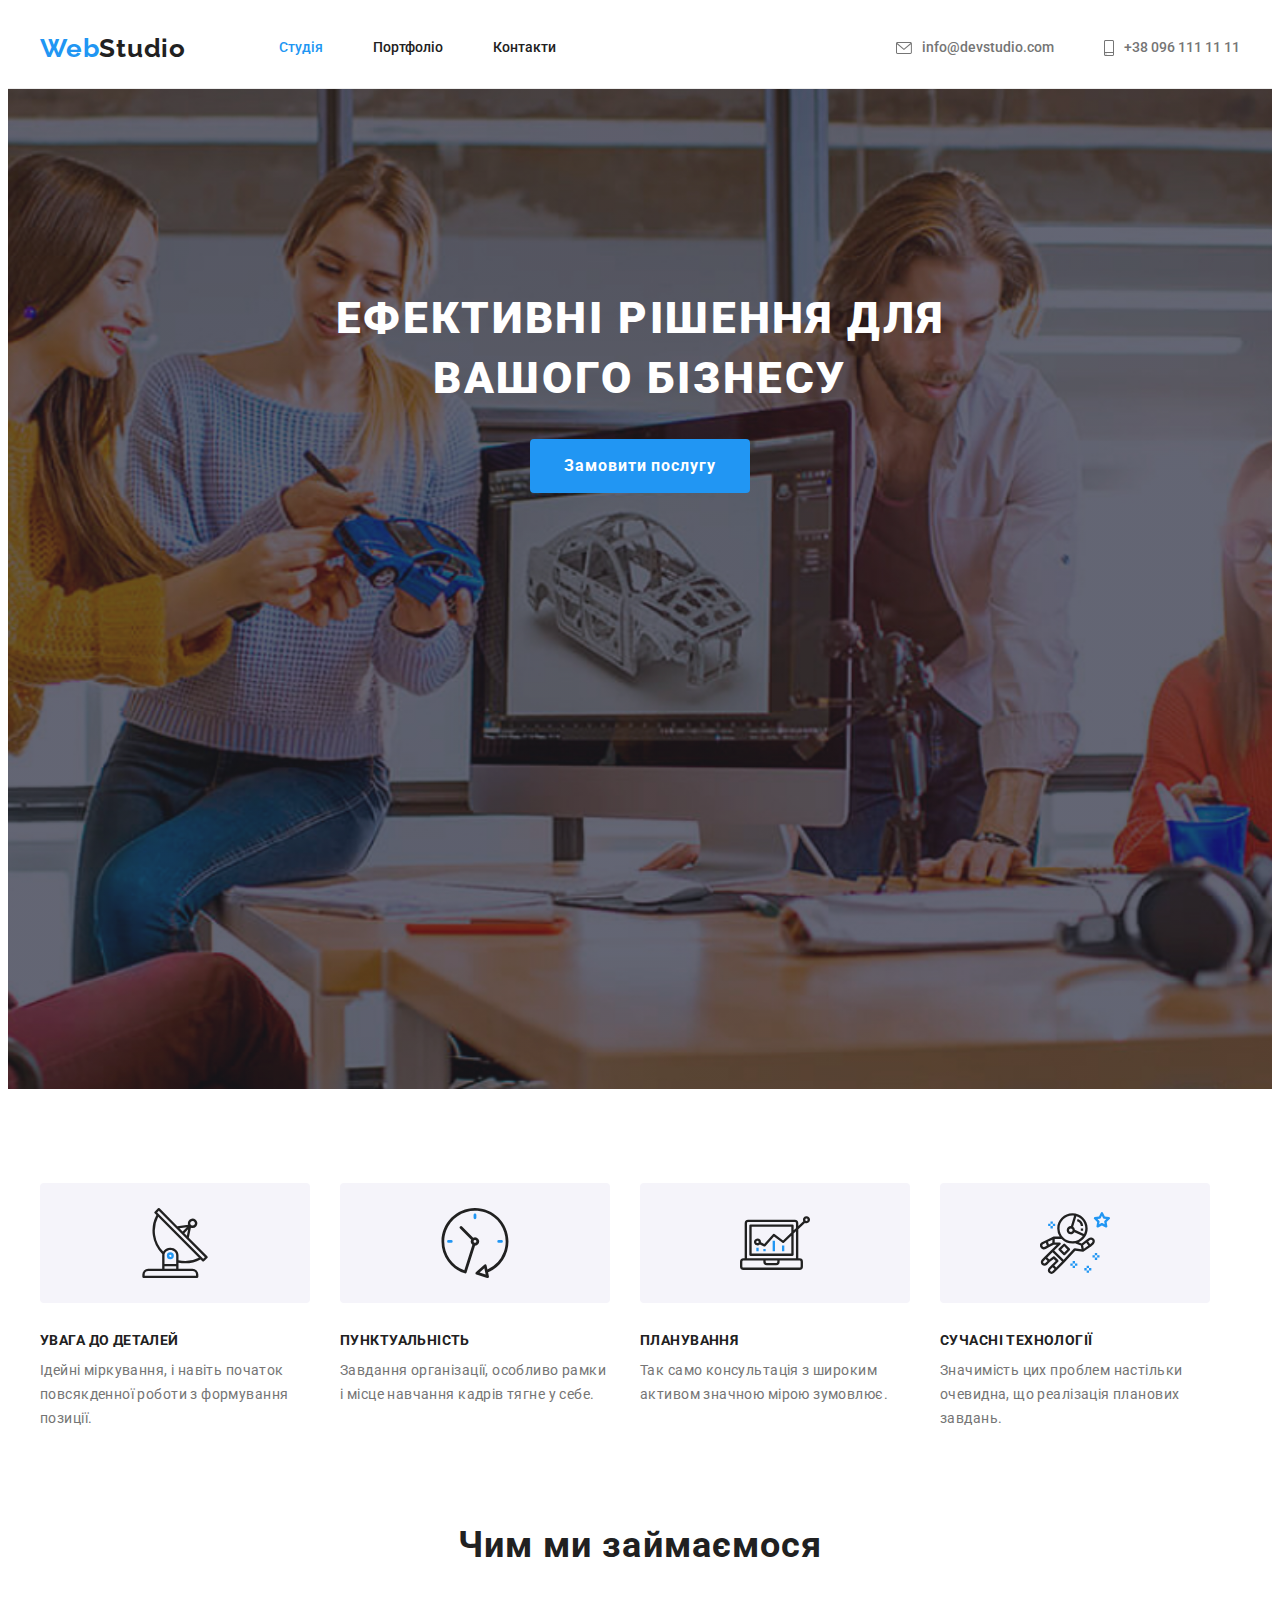
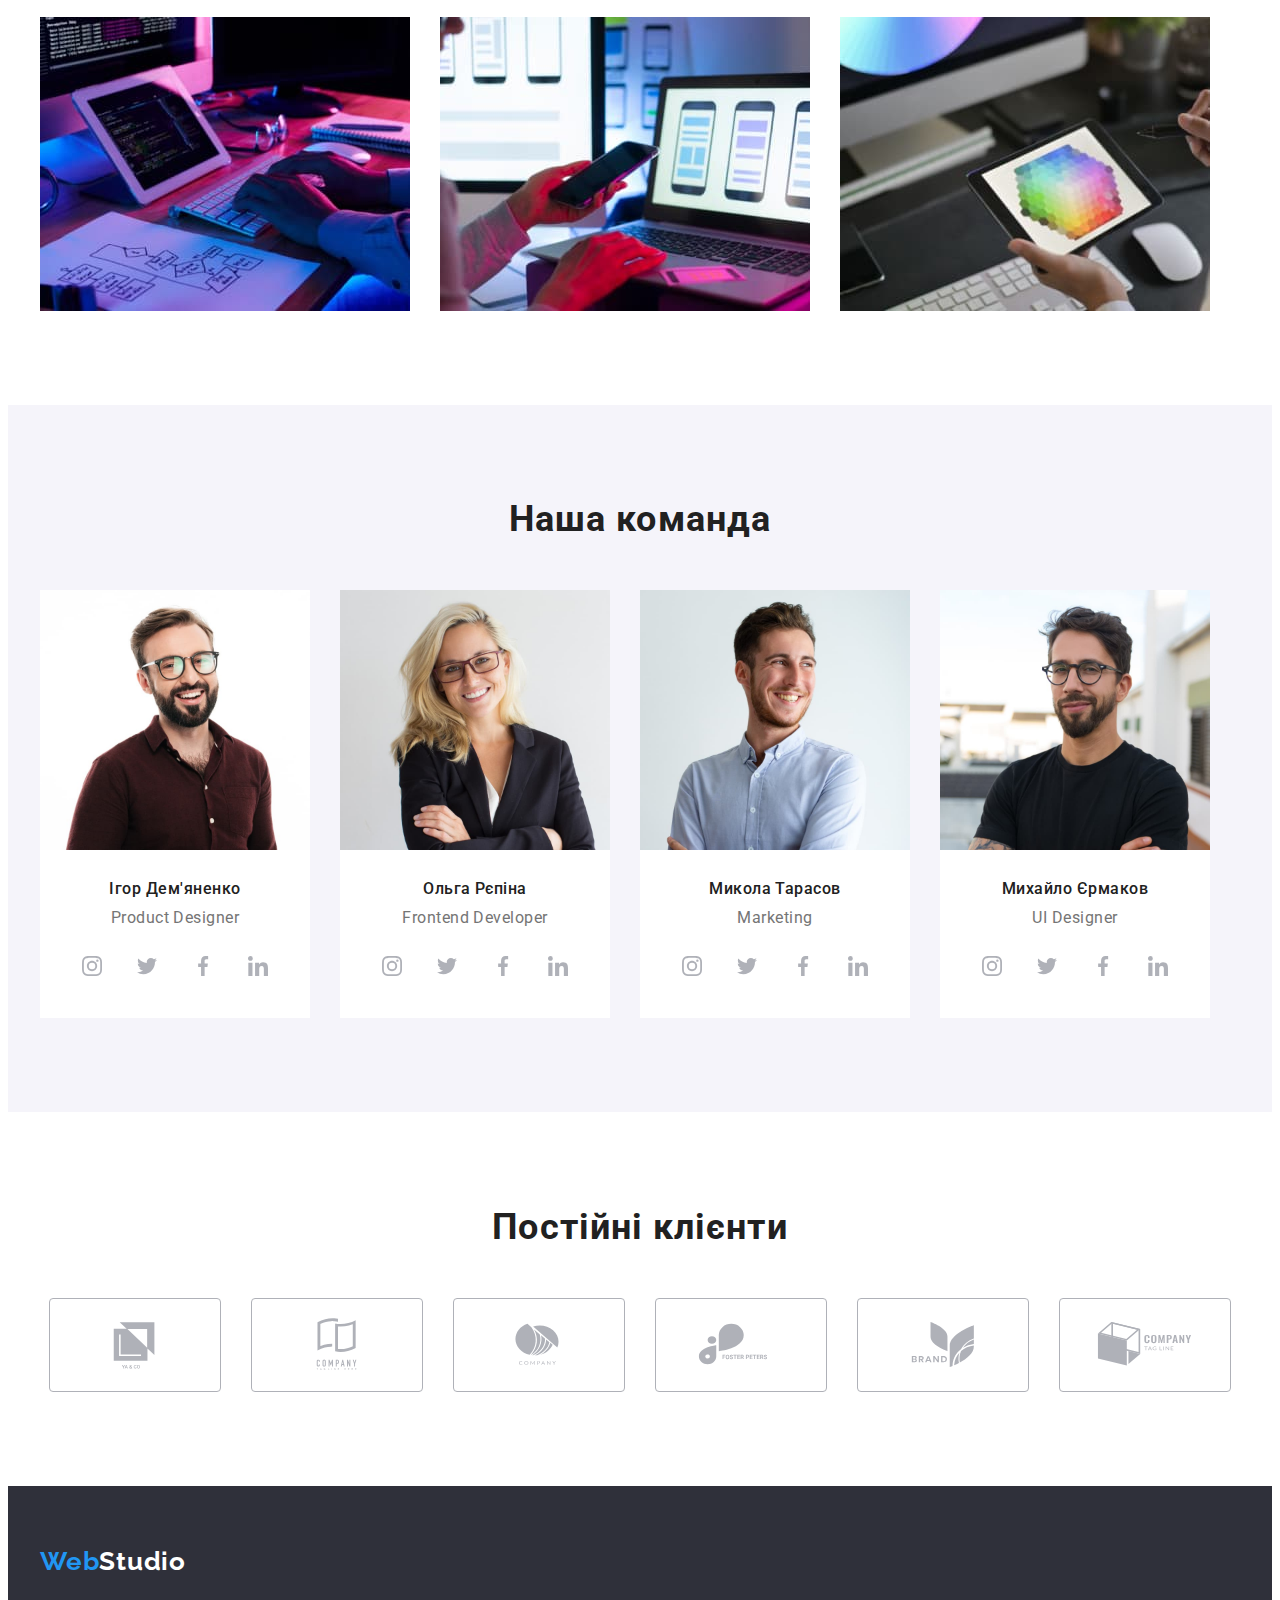
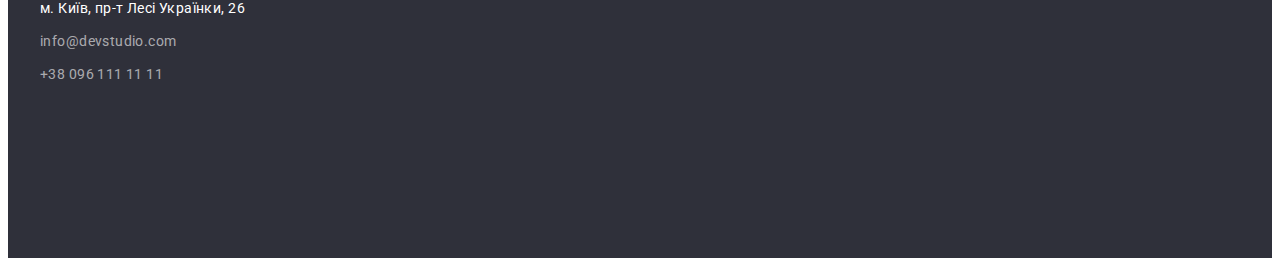
==== commit bd9b2df5: "make section cust" ====
--- a/index.html
+++ b/index.html
@@ -339,42 +339,42 @@
             <li class="item-customers item">
               <a class="link-customers link" href="#">
                 <svg class="icon-customers">
-                  <use></use>
-                </svg>
-              </a>
-            </li>
-            <li>
-              <a class="link-customers link" href="#">
-                <svg class="icon-customers">
-                  <use></use>
-                </svg>
-              </a>
-            </li>
-            <li>
-              <a class="link-customers link" href="#">
-                <svg class="icon-customers">
-                  <use></use>
-                </svg>
-              </a>
-            </li>
-            <li>
-              <a class="link-customers link" href="#">
-                <svg class="icon-customers">
-                  <use></use>
-                </svg>
-              </a>
-            </li>
-            <li>
-              <a class="link-customers link" href="#">
-                <svg class="icon-customers">
-                  <use></use>
-                </svg>
-              </a>
-            </li>
-            <li>
-              <a class="link-customers link" href="#">
-                <svg class="icon-customers">
-                  <use></use>
+                  <use href="./image/symbol-defs.svg#icon-ya-co"></use>
+                </svg>
+              </a>
+            </li>
+            <li class="item-customers item">
+              <a class="link-customers link" href="#">
+                <svg class="icon-customers">
+                  <use href="./image/symbol-defs.svg#icon-com-tag-line"></use>
+                </svg>
+              </a>
+            </li>
+            <li class="item-customers item">
+              <a class="link-customers link" href="#">
+                <svg class="icon-customers">
+                  <use href="./image/symbol-defs.svg#icon-company"></use>
+                </svg>
+              </a>
+            </li>
+            <li class="item-customers item">
+              <a class="link-customers link" href="#">
+                <svg class="icon-customers">
+                  <use href="./image/symbol-defs.svg#icon-foster-peters"></use>
+                </svg>
+              </a>
+            </li>
+            <li class="item-customers item">
+              <a class="link-customers link" href="#">
+                <svg class="icon-customers">
+                  <use href="./image/symbol-defs.svg#icon-brand"></use>
+                </svg>
+              </a>
+            </li>
+            <li class="item-customers item">
+              <a class="link-customers link" href="#">
+                <svg class="icon-customers">
+                  <use href="./image/symbol-defs.svg#icon-tag-line"></use>
                 </svg>
               </a>
             </li>
--- a/css/styles.css
+++ b/css/styles.css
@@ -485,6 +485,50 @@
 
 /*----------Regular customers------------------*/
 
+.customers {
+  padding-top: 94px;
+  padding-bottom: 94px;
+}
+
+.title-customers {
+  margin-bottom: 50px;
+
+  font-weight: 700;
+  font-size: 36px;
+  line-height: 42px;
+  text-align: center;
+  letter-spacing: 0.03em;
+}
+
+.list-customers {
+  display: flex;
+  justify-content: center;
+  margin-right: auto;
+  margin-left: auto;
+}
+
+.item-customers + .item-customers {
+  margin-left: var(--card-set-gap);
+}
+
+.link-customers {
+  display: flex;
+  align-items: center;
+  justify-content: center;
+  width: 170px;
+  height: 92px;
+  border: 1px solid var(--icon-color);
+  border-radius: 4px;
+  fill: var(--icon-color);
+
+}
+
+.icon-customers {
+  fill: currentColor;
+  width: 106px;
+  height: 60px;
+}
+
 
 
 /*----------------------------------ПОРТФОЛІО--------------------------------*/
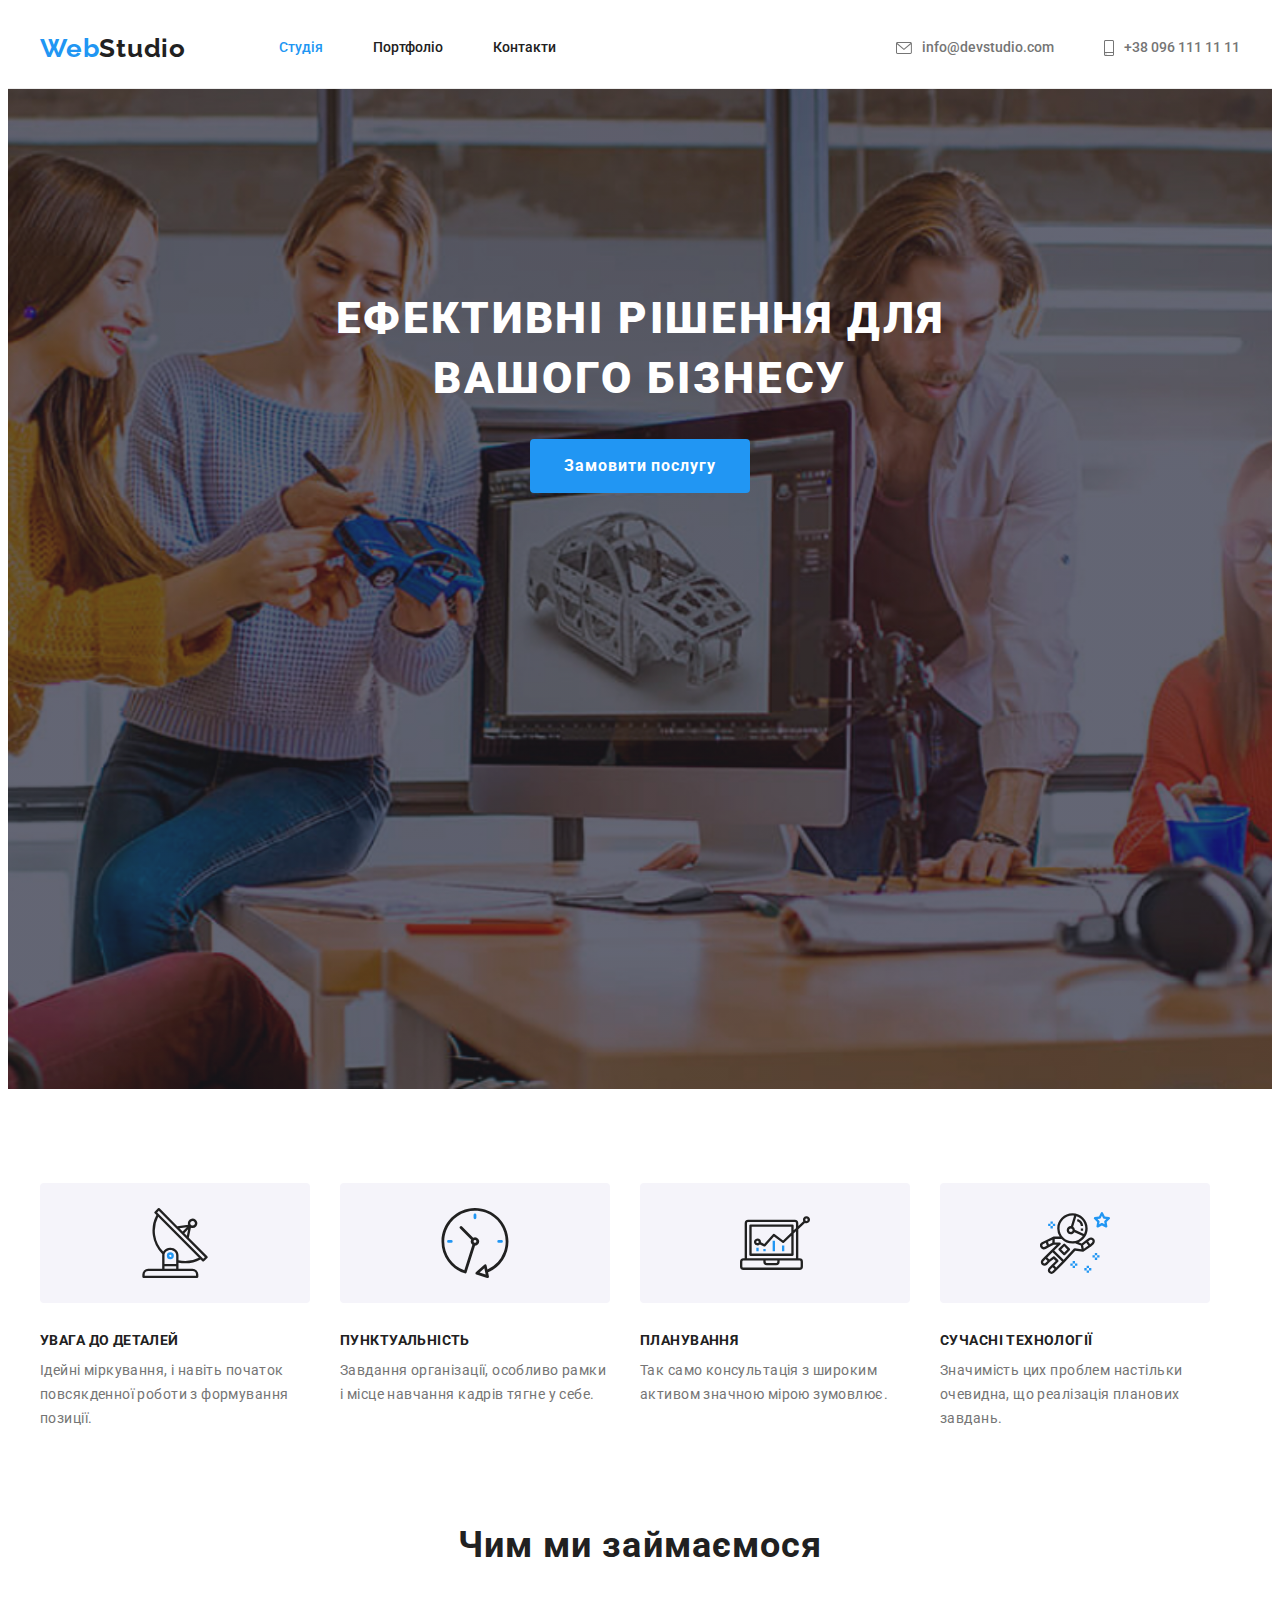
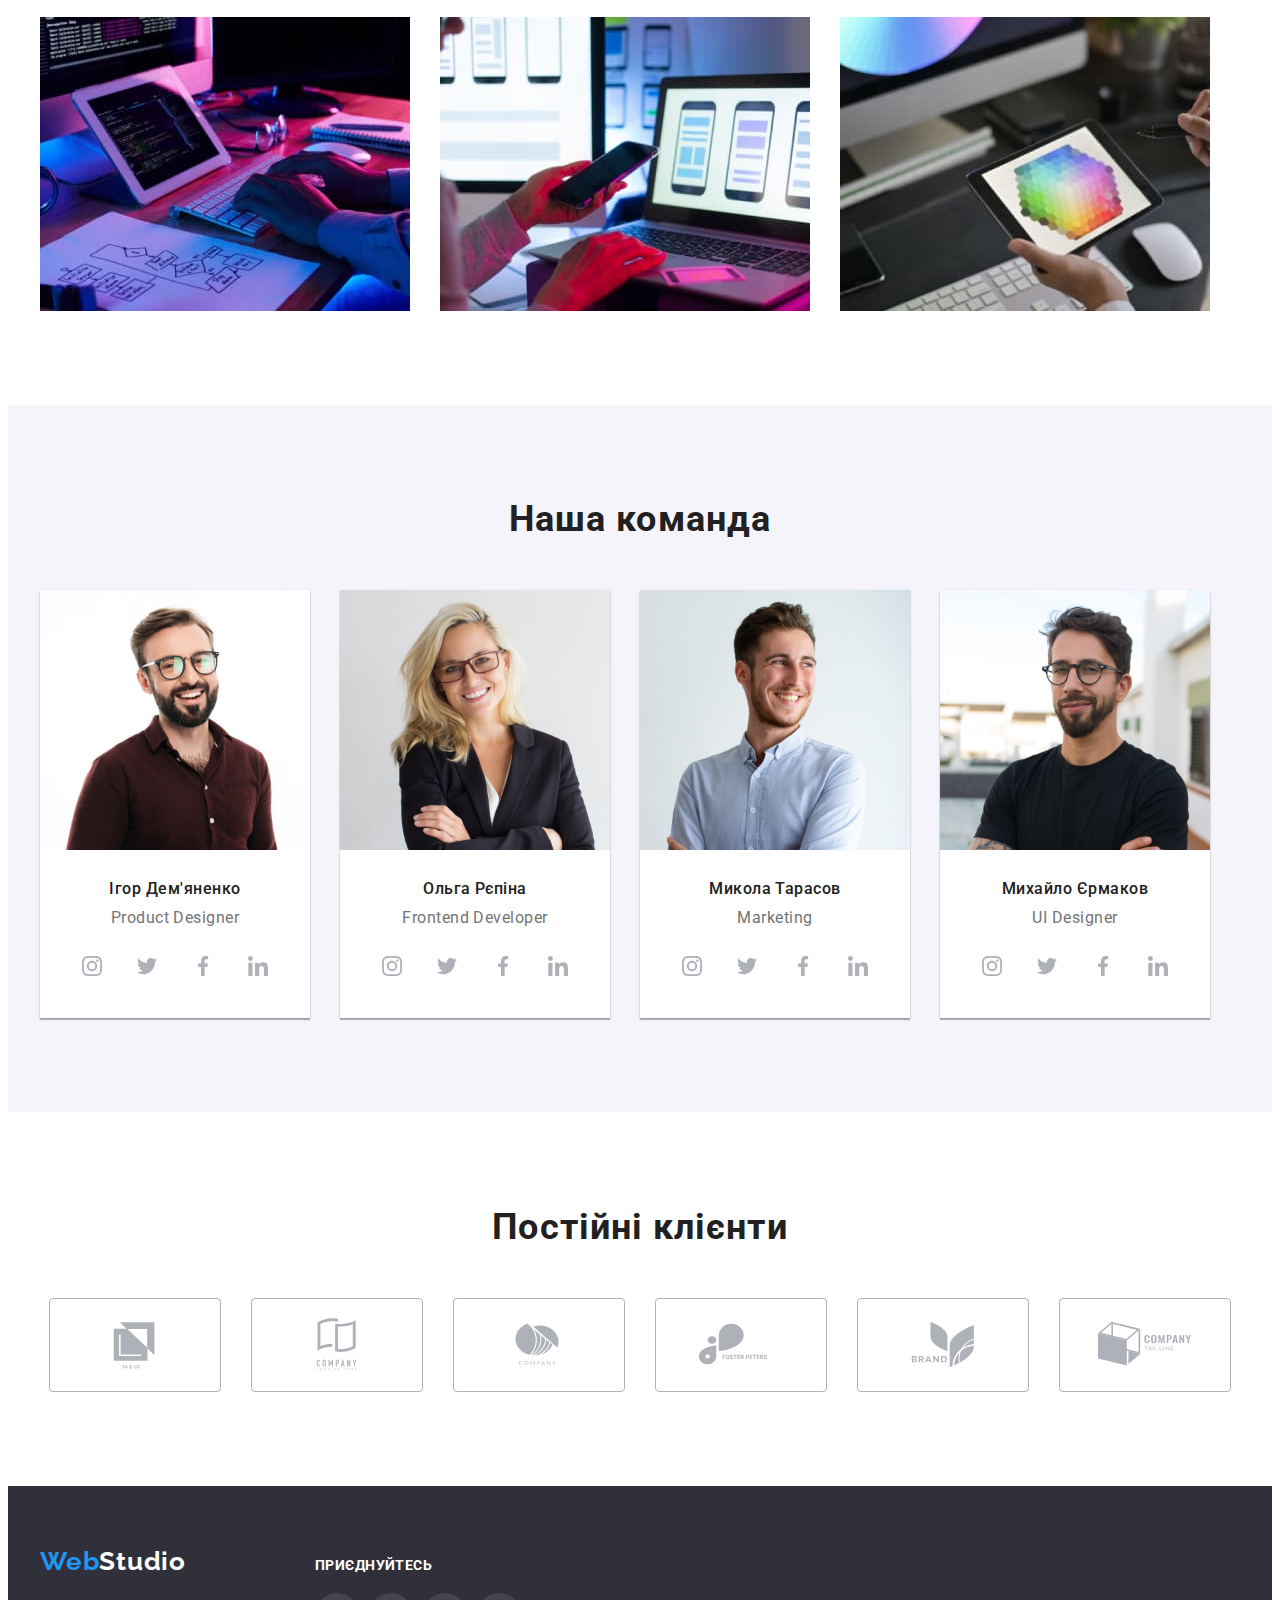
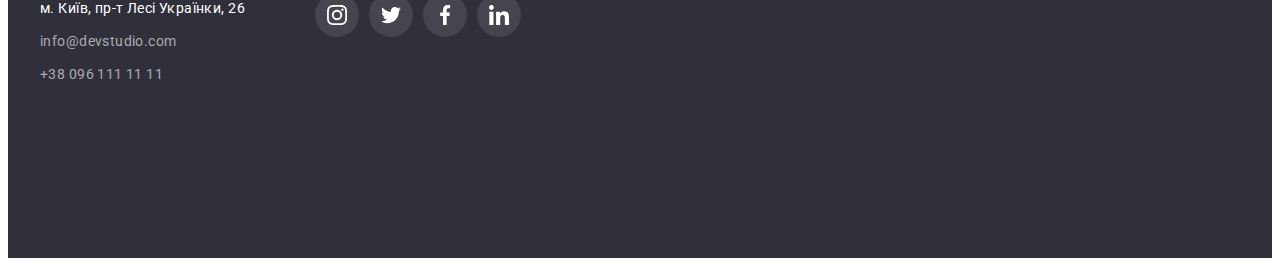
==== commit 72d880ca: "add shadow" ====
--- a/index.html
+++ b/index.html
@@ -384,33 +384,71 @@
     </main>
     <!--contacts footer-->
     <footer class="footer">
-      <div class="container">
-        <a class="footer-logo" href="./index.html"
-          ><span class="footer-part-logo">Web</span>Studio</a
-        >
-        <address class="footer-address">
-          <ul class="footer-list list">
-            <li class="footer-item">
-              <a
-                class="address-name"
-                href="https://goo.gl/maps/CPtrU1FHBa2aNyZL9"
-                target="_blank"
-                rel="noopener noreferrer nofollow"
-                >м. Київ, пр-т Лесі Українки, 26</a
-              >
-            </li>
-            <li class="footer-item">
-              <a class="footer-link" href="mailto:info@devstudio.com"
-                >info@devstudio.com</a
-              >
-            </li>
-            <li class="footer-item">
-              <a class="footer-link" href="tel:+380961111111"
-                >+38 096 111 11 11</a
-              >
-            </li>
-          </ul>
-        </address>
+      <div class="footer-wrap container">
+        <div class="footer-contacts">
+          <a class="footer-logo" href="./index.html">
+            <span class="footer-part-logo">Web</span>Studio</a>
+          <address class="footer-address">
+            <ul class="footer-list list">
+              <li class="footer-item">
+                <a
+                  class="address-name"
+                  href="https://goo.gl/maps/CPtrU1FHBa2aNyZL9"
+                  target="_blank"
+                  rel="noopener noreferrer nofollow"
+                  >м. Київ, пр-т Лесі Українки, 26</a
+                >
+              </li>
+              <li class="footer-item">
+                <a class="footer-link" href="mailto:info@devstudio.com"
+                  >info@devstudio.com</a
+                >
+              </li>
+              <li class="footer-item">
+                <a class="footer-link" href="tel:+380961111111"
+                  >+38 096 111 11 11</a
+                >
+              </li>
+            </ul>
+          </address>
+        </div>
+        <div class="footer-social">
+          <h2 class="title-social">Приєднуйтесь</h2>
+          <ul class="icon-list-footer list">
+            <li class="icon-item-footer item">
+              <a class="icon-link-footer link" href="https://www.instagram.com/" target="_blank"
+                rel="noopener noreferrer nofollow">
+                <svg class="icon-social-footer">
+                  <use href="./image/symbol-defs.svg#icon-instagram"></use>
+                </svg>
+              </a>
+            </li>
+            <li class="icon-item-footer item">
+              <a class="icon-link-footer link" href="https://twitter.com" target="_blank"
+                rel="noopener noreferrer nofollow">
+                <svg class="icon-social-footer">
+                  <use href="./image/symbol-defs.svg#icon-twitter"></use>
+                </svg>
+              </a>
+            </li>
+            <li class="icon-item-footer item">
+              <a class="icon-link-footer link" href="https://facebook.com" target="_blank"
+                rel="noopener noreferrer nofollow">
+                <svg class="icon-social-footer">
+                  <use href="./image/symbol-defs.svg#icon-facebook"></use>
+                </svg>
+              </a>
+            </li>
+            <li class="icon-item-footer item">
+              <a class="icon-link-footer link" href="https://www.linkedin.com/" target="_blank"
+                rel="noopener noreferrer nofollow">
+                <svg class="icon-social-footer">
+                  <use href="./image/symbol-defs.svg#icon-linkedin"></use>
+                </svg>
+              </a>
+            </li>
+          </ul>
+        </div>
       </div>
     </footer>
   </body>
--- a/css/styles.css
+++ b/css/styles.css
@@ -24,6 +24,7 @@
   --border-carts-color: #eeeeee;
 
   --icon-color: #AFB1B8;
+  --icon-bgr-soc: rgba(255, 255, 255, 0.1);
 
   --card-set-gap: 30px;
 }
@@ -159,19 +160,8 @@
 }
 
 
-.icon-mail {
+.icon-mail, .icon-smartphone {
   fill: currentColor;
-}
-
-.icon-smartphone {
-  fill: currentColor;
-}
-
-.icon-mail:hover,
-.icon-mail:focus,
-.icon-smartphone:hover,
-.icon-smartphone:focus {
-  fill: var(--blue-color);
 }
 
 .header-link:hover,
@@ -187,6 +177,15 @@
   padding-bottom: 60px;
 }
 
+.footer-wrap {
+  display: flex;
+  align-items: baseline;
+}
+
+.footer-contacts {
+  margin-right: 70px;
+}
+
 .footer-logo {
   font-family: "Raleway", sans-serif;
   font-weight: 700;
@@ -241,19 +240,67 @@
   color: var(--blue-color);
 }
 
+.title-social {
+  margin-bottom: 20px;
+
+  font-weight: 700;
+  font-size: 14px;
+  line-height: 16px;
+  letter-spacing: 0.03em;
+  text-transform: uppercase;
+  color: var(--white-color);
+}
+
+.icon-list-footer {
+  display: flex;
+  justify-content: space-between;
+  gap: 10px;
+
+}
+
+.icon-item-footer {
+  display: flex;
+  width: 44px;
+  height: 44px;
+}
+
+.icon-link-footer {
+  display: flex;
+  align-items: center;
+  justify-content: center;
+  border-radius: 50%;
+
+  margin-bottom: var(--card-set-gap);
+  width: 44px;
+  height: 44px;
+  color: var(--white-color);
+  background-color: var(--icon-bgr-soc);
+}
+
+.icon-link-footer:hover,
+.icon-link-footer:focus {
+  background-color: var(--blue-color);
+}
+
+.icon-social-footer {
+  fill: currentColor;
+  width: 20px;
+  height: 20px;
+}
+
 /*------------------------------------СТУДІЯ-----------------------------------*/
 
 /*------------HERO------------*/
 .hero {
+  background-color: var(--secondary-background-color);
   background-image: linear-gradient(
-    to right, 
     rgba(47, 48, 58, 0.4),
     rgba(47, 48, 58, 0.4)), 
     url("../image/Img.jpg"); 
   background-position: center;
   background-size: cover;
   background-repeat: no-repeat;
-  background-color: var(--secondary-background-color);
+  
   
   max-width: 1600px;
   height: 600px;
@@ -417,6 +464,7 @@
 .team-item {
   list-style-type: none;
   background-color: var(--white-color);
+  box-shadow: 0px 1px 3px rgba(0, 0, 0, 0.12), 0px 1px 1px rgba(0, 0, 0, 0.14), 0px 2px 1px rgba(0, 0, 0, 0.2);
 }
 
 .name-wrap {
@@ -464,23 +512,19 @@
   margin-bottom: var(--card-set-gap);
   width: 44px;
   height: 44px;
-  
+  color: var(--icon-color);
 }
 
 .icon-link:hover,
 .icon-link:focus {
   background-color: var(--blue-color);
-}
+  color: var(--white-color);
+}  
 
 .icon-social-team {
-  fill: var(--icon-color);
+  fill: currentColor;
   width: 20px;
   height: 20px;
-}
-
-.icon-social-team:focus,
-.icon-social-team:hover {
-  fill: var(--white-color);
 }
 
 /*----------Regular customers------------------*/
@@ -519,8 +563,13 @@
   height: 92px;
   border: 1px solid var(--icon-color);
   border-radius: 4px;
-  fill: var(--icon-color);
-
+  color: var(--icon-color);
+}
+
+.link-customers:hover,
+.link-customers:focus {
+border-color: var(--blue-color);
+color: var(--blue-color);
 }
 
 .icon-customers {
@@ -560,6 +609,7 @@
   color: var(--white-color);
   cursor: pointer;
   border-color: transparent;
+  box-shadow: 0px 3px 1px rgba(0, 0, 0, 0.1), 0px 1px 2px rgba(0, 0, 0, 0.08), 0px 2px 2px rgba(0, 0, 0, 0.12);
 }
 
 .list-btn .btn-filter.current {
@@ -605,6 +655,11 @@
   border-left: 1px solid var(--border-carts-color);
   border-right: 1px solid var(--border-carts-color);
   border-bottom: 1px solid var(--border-carts-color);
+}
+
+.item-projects:focus,
+.item-projects:hover {
+  box-shadow: 0px 1px 1px rgba(0, 0, 0, 0.12), 0px 4px 4px rgba(0, 0, 0, 0.06), 1px 4px 6px rgba(0, 0, 0, 0.16);
 }
 
 .subtitle-projects {
